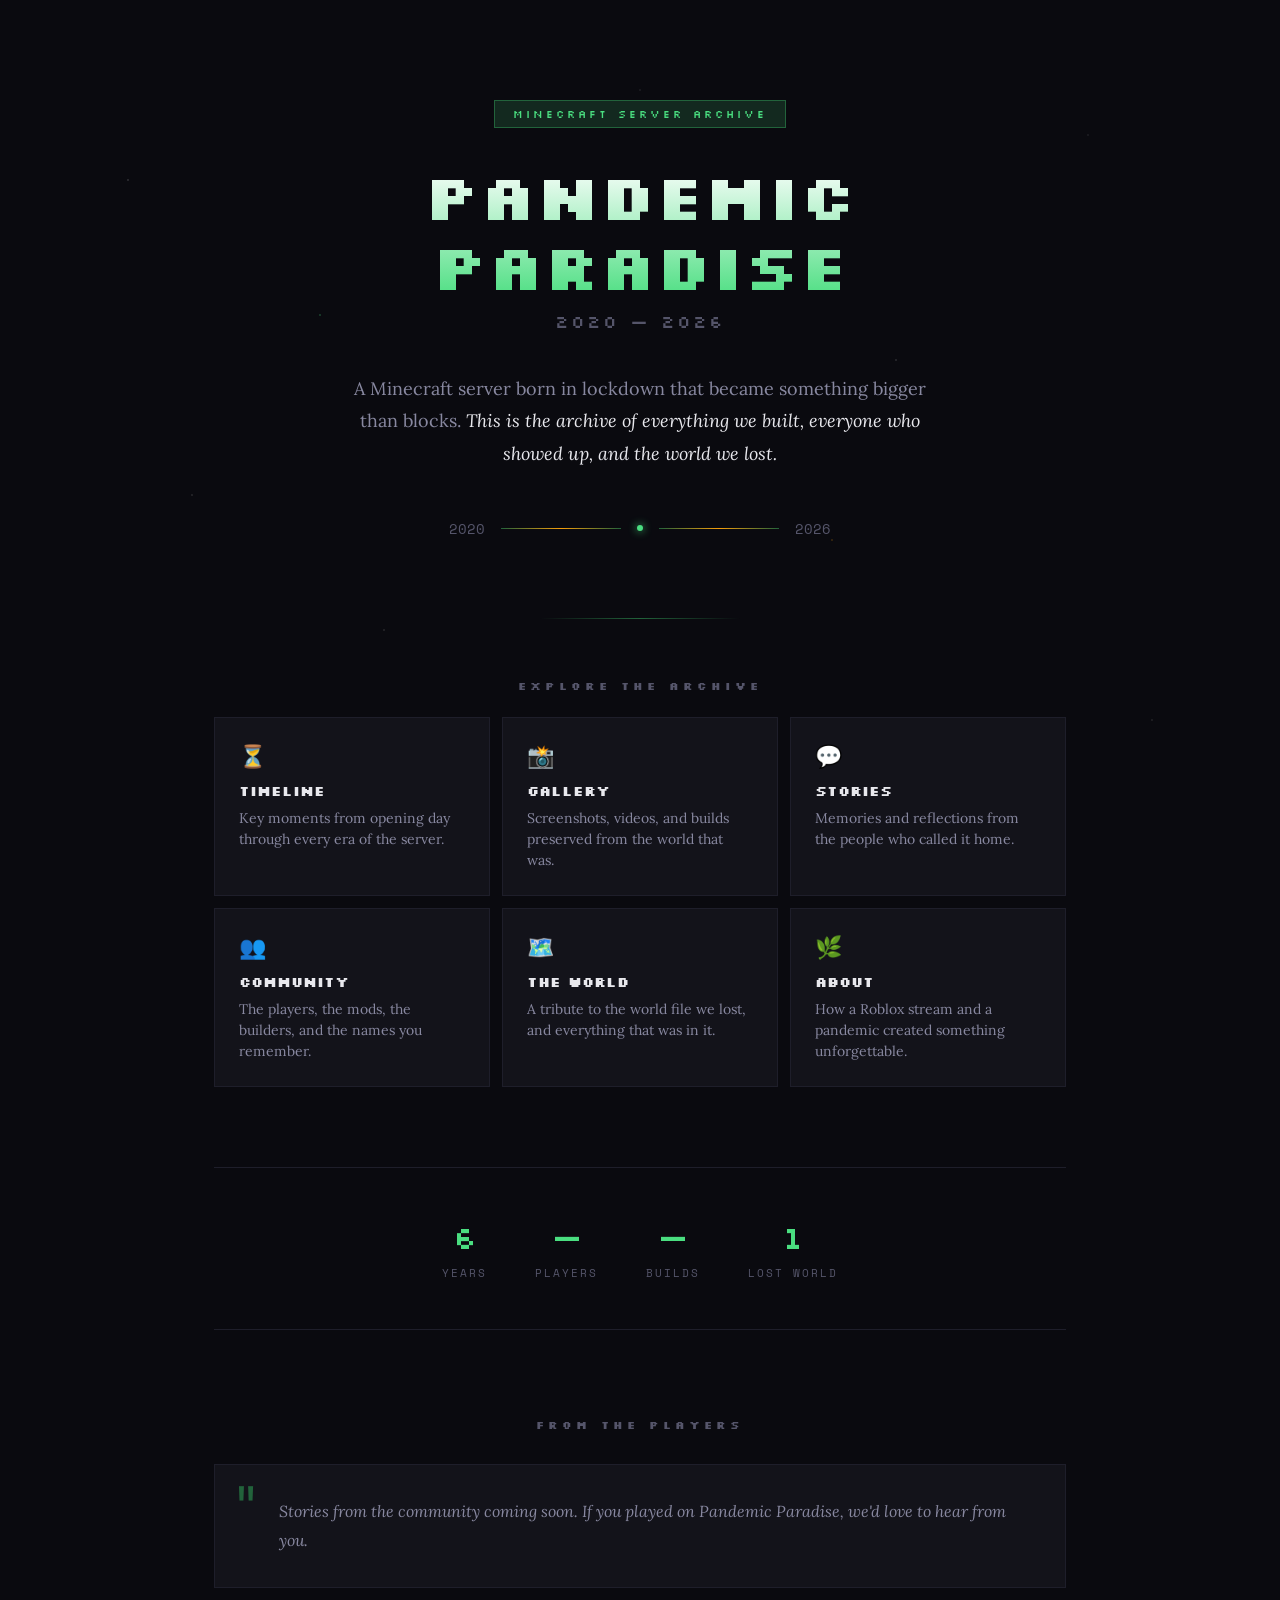
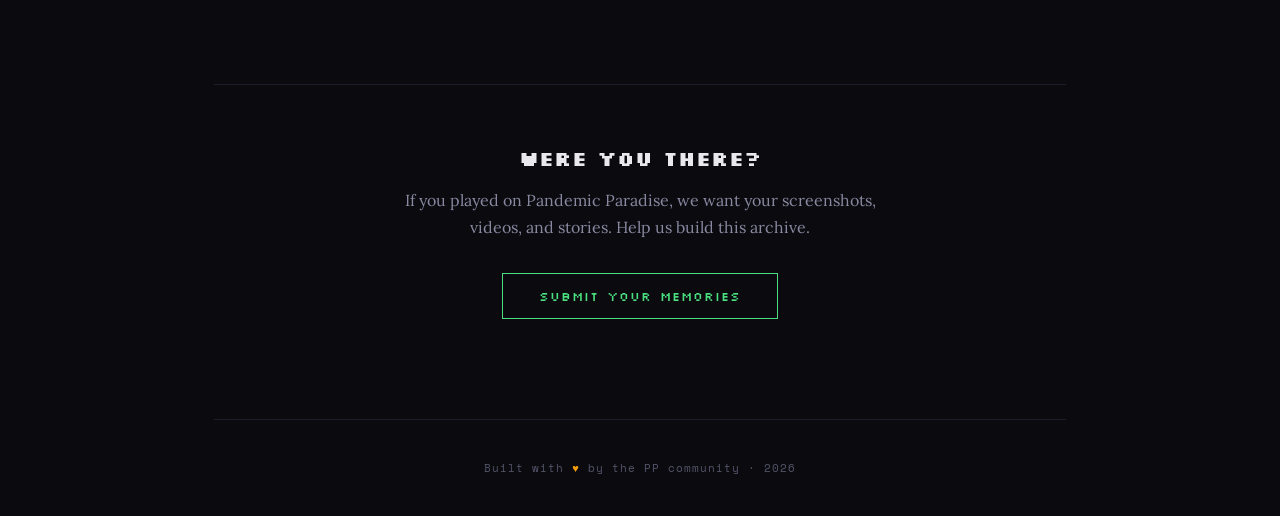
==== index.html @ 65f23a32 "Add files via upload" ====
<!DOCTYPE html>
<html lang="en">
<head>
<meta charset="UTF-8">
<meta name="viewport" content="width=device-width, initial-scale=1.0">
<title>Pandemic Paradise — Archive</title>
<link href="https://fonts.googleapis.com/css2?family=Silkscreen:wght@400;700&family=Lora:ital,wght@0,400;0,600;1,400&family=Space+Mono&display=swap" rel="stylesheet">
<style>
  :root {
    --bg-deep: #0a0a0f;
    --bg-card: #13131a;
    --bg-card-hover: #1a1a24;
    --green-primary: #4ade80;
    --green-dim: #22633b;
    --green-glow: rgba(74, 222, 128, 0.15);
    --amber: #f59e0b;
    --amber-dim: rgba(245, 158, 11, 0.2);
    --text-primary: #e8e8ed;
    --text-secondary: #8888a0;
    --text-muted: #55556a;
    --border: #1e1e2a;
  }

  * { margin: 0; padding: 0; box-sizing: border-box; }

  body {
    background: var(--bg-deep);
    color: var(--text-primary);
    font-family: 'Lora', Georgia, serif;
    min-height: 100vh;
    overflow-x: hidden;
  }

  /* Starfield background */
  body::before {
    content: '';
    position: fixed;
    top: 0; left: 0; right: 0; bottom: 0;
    background:
      radial-gradient(1px 1px at 10% 20%, rgba(255,255,255,0.4), transparent),
      radial-gradient(1px 1px at 30% 70%, rgba(255,255,255,0.3), transparent),
      radial-gradient(1px 1px at 50% 10%, rgba(255,255,255,0.2), transparent),
      radial-gradient(1px 1px at 70% 40%, rgba(255,255,255,0.35), transparent),
      radial-gradient(1px 1px at 90% 80%, rgba(255,255,255,0.25), transparent),
      radial-gradient(1px 1px at 15% 55%, rgba(255,255,255,0.3), transparent),
      radial-gradient(1px 1px at 85% 15%, rgba(255,255,255,0.2), transparent),
      radial-gradient(1px 1px at 45% 90%, rgba(255,255,255,0.15), transparent),
      radial-gradient(1.5px 1.5px at 25% 35%, rgba(74, 222, 128, 0.4), transparent),
      radial-gradient(1.5px 1.5px at 65% 60%, rgba(245, 158, 11, 0.3), transparent);
    pointer-events: none;
    z-index: 0;
  }

  .container {
    max-width: 900px;
    margin: 0 auto;
    padding: 0 24px;
    position: relative;
    z-index: 1;
  }

  /* Hero */
  .hero {
    text-align: center;
    padding: 100px 0 80px;
    position: relative;
  }

  .hero::after {
    content: '';
    position: absolute;
    bottom: 0;
    left: 50%;
    transform: translateX(-50%);
    width: 200px;
    height: 1px;
    background: linear-gradient(90deg, transparent, var(--green-dim), transparent);
  }

  .server-badge {
    display: inline-block;
    font-family: 'Silkscreen', monospace;
    font-size: 11px;
    letter-spacing: 3px;
    text-transform: uppercase;
    color: var(--green-primary);
    background: var(--green-glow);
    border: 1px solid var(--green-dim);
    padding: 6px 18px;
    margin-bottom: 32px;
    animation: fadeInDown 0.8s ease-out;
  }

  .hero h1 {
    font-family: 'Silkscreen', monospace;
    font-size: clamp(36px, 7vw, 64px);
    font-weight: 700;
    line-height: 1.1;
    margin-bottom: 8px;
    background: linear-gradient(180deg, #ffffff 0%, var(--green-primary) 100%);
    -webkit-background-clip: text;
    -webkit-text-fill-color: transparent;
    background-clip: text;
    animation: fadeInUp 0.8s ease-out;
  }

  .hero .subtitle {
    font-family: 'Silkscreen', monospace;
    font-size: clamp(14px, 2.5vw, 18px);
    color: var(--text-muted);
    letter-spacing: 2px;
    margin-bottom: 40px;
    animation: fadeInUp 0.8s ease-out 0.15s both;
  }

  .hero .description {
    font-size: 18px;
    line-height: 1.8;
    color: var(--text-secondary);
    max-width: 600px;
    margin: 0 auto;
    animation: fadeInUp 0.8s ease-out 0.3s both;
  }

  .hero .description em {
    color: var(--text-primary);
    font-style: italic;
  }

  .years {
    display: flex;
    align-items: center;
    justify-content: center;
    gap: 16px;
    margin: 48px 0 0;
    animation: fadeInUp 0.8s ease-out 0.45s both;
  }

  .years .year {
    font-family: 'Space Mono', monospace;
    font-size: 14px;
    color: var(--text-muted);
  }

  .years .line {
    flex: 0 0 120px;
    height: 1px;
    background: linear-gradient(90deg, var(--green-dim), var(--amber), var(--green-dim));
    position: relative;
  }

  .years .dot {
    width: 6px;
    height: 6px;
    border-radius: 50%;
    background: var(--green-primary);
    box-shadow: 0 0 8px var(--green-primary);
    animation: pulse 2s ease-in-out infinite;
  }

  /* Nav */
  nav {
    padding: 60px 0 40px;
  }

  nav h2 {
    font-family: 'Silkscreen', monospace;
    font-size: 11px;
    letter-spacing: 4px;
    text-transform: uppercase;
    color: var(--text-muted);
    margin-bottom: 24px;
    text-align: center;
  }

  .nav-grid {
    display: grid;
    grid-template-columns: repeat(auto-fit, minmax(250px, 1fr));
    gap: 12px;
  }

  .nav-card {
    background: var(--bg-card);
    border: 1px solid var(--border);
    padding: 24px;
    cursor: pointer;
    transition: all 0.3s ease;
    position: relative;
    overflow: hidden;
    text-decoration: none;
    color: inherit;
  }

  .nav-card::before {
    content: '';
    position: absolute;
    top: 0;
    left: 0;
    width: 3px;
    height: 100%;
    background: var(--green-primary);
    opacity: 0;
    transition: opacity 0.3s ease;
  }

  .nav-card:hover {
    background: var(--bg-card-hover);
    border-color: var(--green-dim);
    transform: translateY(-2px);
  }

  .nav-card:hover::before {
    opacity: 1;
  }

  .nav-card .icon {
    font-size: 22px;
    margin-bottom: 12px;
    display: block;
  }

  .nav-card h3 {
    font-family: 'Silkscreen', monospace;
    font-size: 14px;
    margin-bottom: 8px;
    color: var(--text-primary);
  }

  .nav-card p {
    font-size: 14px;
    line-height: 1.5;
    color: var(--text-secondary);
  }

  /* Stats */
  .stats {
    display: flex;
    justify-content: center;
    gap: 48px;
    padding: 48px 0;
    border-top: 1px solid var(--border);
    border-bottom: 1px solid var(--border);
    margin: 40px 0;
    flex-wrap: wrap;
  }

  .stat {
    text-align: center;
  }

  .stat .number {
    font-family: 'Silkscreen', monospace;
    font-size: 32px;
    color: var(--green-primary);
    display: block;
    margin-bottom: 4px;
  }

  .stat .label {
    font-family: 'Space Mono', monospace;
    font-size: 11px;
    letter-spacing: 2px;
    text-transform: uppercase;
    color: var(--text-muted);
  }

  /* Stories preview */
  .stories-preview {
    padding: 48px 0 80px;
  }

  .stories-preview h2 {
    font-family: 'Silkscreen', monospace;
    font-size: 11px;
    letter-spacing: 4px;
    text-transform: uppercase;
    color: var(--text-muted);
    margin-bottom: 32px;
    text-align: center;
  }

  .story-card {
    background: var(--bg-card);
    border: 1px solid var(--border);
    padding: 32px;
    margin-bottom: 16px;
    position: relative;
  }

  .story-card::before {
    content: '"';
    font-family: 'Lora', serif;
    font-size: 64px;
    color: var(--green-dim);
    position: absolute;
    top: 12px;
    left: 20px;
    line-height: 1;
  }

  .story-card blockquote {
    font-size: 16px;
    line-height: 1.8;
    color: var(--text-secondary);
    font-style: italic;
    padding-left: 32px;
  }

  .story-card .attribution {
    font-family: 'Space Mono', monospace;
    font-size: 12px;
    color: var(--text-muted);
    margin-top: 16px;
    padding-left: 32px;
  }

  .story-card .attribution span {
    color: var(--amber);
  }

  /* Call to action */
  .cta {
    text-align: center;
    padding: 60px 0 100px;
    border-top: 1px solid var(--border);
  }

  .cta h2 {
    font-family: 'Silkscreen', monospace;
    font-size: 20px;
    margin-bottom: 16px;
    color: var(--text-primary);
  }

  .cta p {
    font-size: 16px;
    color: var(--text-secondary);
    max-width: 500px;
    margin: 0 auto 32px;
    line-height: 1.7;
  }

  .cta-button {
    display: inline-block;
    font-family: 'Silkscreen', monospace;
    font-size: 13px;
    letter-spacing: 1px;
    padding: 14px 36px;
    background: transparent;
    border: 1px solid var(--green-primary);
    color: var(--green-primary);
    cursor: pointer;
    transition: all 0.3s ease;
    text-decoration: none;
  }

  .cta-button:hover {
    background: var(--green-glow);
    box-shadow: 0 0 20px var(--green-glow);
  }

  /* Footer */
  footer {
    text-align: center;
    padding: 40px 0;
    border-top: 1px solid var(--border);
  }

  footer p {
    font-family: 'Space Mono', monospace;
    font-size: 11px;
    color: var(--text-muted);
    letter-spacing: 1px;
  }

  footer .heart {
    color: var(--amber);
  }

  /* Animations */
  @keyframes fadeInUp {
    from { opacity: 0; transform: translateY(20px); }
    to { opacity: 1; transform: translateY(0); }
  }

  @keyframes fadeInDown {
    from { opacity: 0; transform: translateY(-10px); }
    to { opacity: 1; transform: translateY(0); }
  }

  @keyframes pulse {
    0%, 100% { opacity: 1; }
    50% { opacity: 0.4; }
  }

  /* Responsive */
  @media (max-width: 600px) {
    .hero { padding: 60px 0 50px; }
    .stats { gap: 32px; }
    .nav-grid { grid-template-columns: 1fr; }
    .story-card { padding: 24px; }
  }
</style>
</head>
<body>

<div class="container">

  <section class="hero">
    <div class="server-badge">Minecraft Server Archive</div>
    <h1>Pandemic Paradise</h1>
    <div class="subtitle">2020 — 2026</div>
    <p class="description">
      A Minecraft server born in lockdown that became something bigger than blocks.
      <em>This is the archive of everything we built, everyone who showed up, and the world we lost.</em>
    </p>
    <div class="years">
      <span class="year">2020</span>
      <div class="line"></div>
      <div class="dot"></div>
      <div class="line"></div>
      <span class="year">2026</span>
    </div>
  </section>

  <nav>
    <h2>Explore the Archive</h2>
    <div class="nav-grid">
      <a class="nav-card" href="#timeline">
        <span class="icon">⏳</span>
        <h3>Timeline</h3>
        <p>Key moments from opening day through every era of the server.</p>
      </a>
      <a class="nav-card" href="#gallery">
        <span class="icon">📸</span>
        <h3>Gallery</h3>
        <p>Screenshots, videos, and builds preserved from the world that was.</p>
      </a>
      <a class="nav-card" href="#stories">
        <span class="icon">💬</span>
        <h3>Stories</h3>
        <p>Memories and reflections from the people who called it home.</p>
      </a>
      <a class="nav-card" href="#community">
        <span class="icon">👥</span>
        <h3>Community</h3>
        <p>The players, the mods, the builders, and the names you remember.</p>
      </a>
      <a class="nav-card" href="#the-world">
        <span class="icon">🗺️</span>
        <h3>The World</h3>
        <p>A tribute to the world file we lost, and everything that was in it.</p>
      </a>
      <a class="nav-card" href="#about">
        <span class="icon">🌿</span>
        <h3>About</h3>
        <p>How a Roblox stream and a pandemic created something unforgettable.</p>
      </a>
    </div>
  </nav>

  <div class="stats">
    <div class="stat">
      <span class="number">6</span>
      <span class="label">Years</span>
    </div>
    <div class="stat">
      <span class="number">—</span>
      <span class="label">Players</span>
    </div>
    <div class="stat">
      <span class="number">—</span>
      <span class="label">Builds</span>
    </div>
    <div class="stat">
      <span class="number">1</span>
      <span class="label">Lost World</span>
    </div>
  </div>

  <section class="stories-preview">
    <h2>From the Players</h2>
    <div class="story-card">
      <blockquote>
        Stories from the community coming soon. If you played on Pandemic Paradise, we'd love to hear from you.
      </blockquote>
    </div>
  </section>

  <section class="cta">
    <h2>Were you there?</h2>
    <p>If you played on Pandemic Paradise, we want your screenshots, videos, and stories. Help us build this archive.</p>
    <a class="cta-button" href="#">Submit Your Memories</a>
  </section>

  <footer>
    <p>Built with <span class="heart">♥</span> by the PP community · 2026</p>
  </footer>

</div>

</body>
</html>
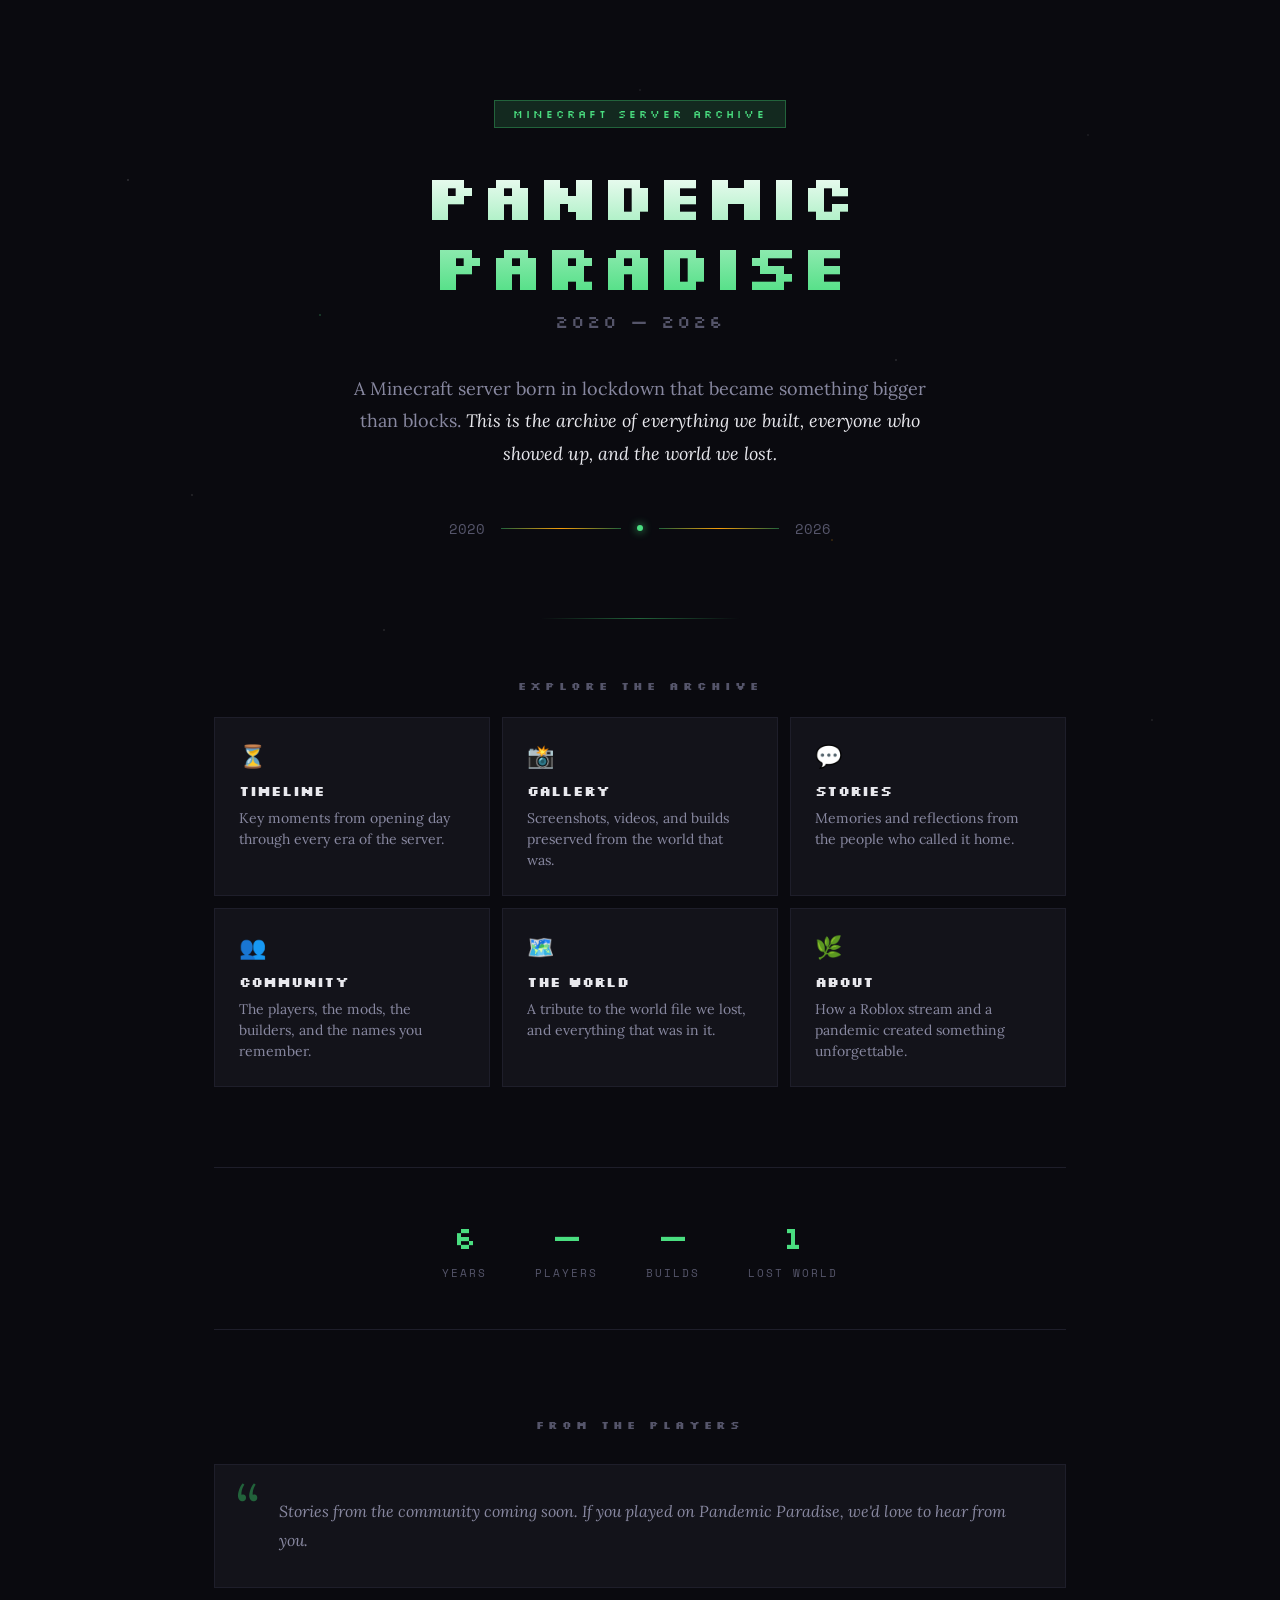
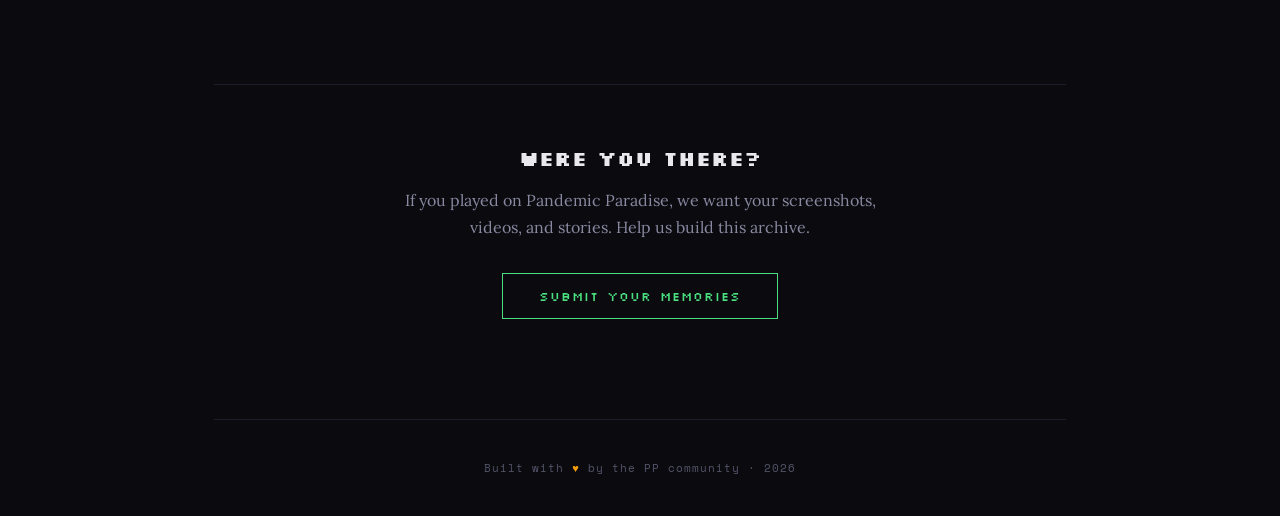
==== commit 54ed9f86: "Add files via upload" ====
--- a/index.html
+++ b/index.html
@@ -5,402 +5,7 @@
 <meta name="viewport" content="width=device-width, initial-scale=1.0">
 <title>Pandemic Paradise — Archive</title>
 <link href="https://fonts.googleapis.com/css2?family=Silkscreen:wght@400;700&family=Lora:ital,wght@0,400;0,600;1,400&family=Space+Mono&display=swap" rel="stylesheet">
-<style>
-  :root {
-    --bg-deep: #0a0a0f;
-    --bg-card: #13131a;
-    --bg-card-hover: #1a1a24;
-    --green-primary: #4ade80;
-    --green-dim: #22633b;
-    --green-glow: rgba(74, 222, 128, 0.15);
-    --amber: #f59e0b;
-    --amber-dim: rgba(245, 158, 11, 0.2);
-    --text-primary: #e8e8ed;
-    --text-secondary: #8888a0;
-    --text-muted: #55556a;
-    --border: #1e1e2a;
-  }
-
-  * { margin: 0; padding: 0; box-sizing: border-box; }
-
-  body {
-    background: var(--bg-deep);
-    color: var(--text-primary);
-    font-family: 'Lora', Georgia, serif;
-    min-height: 100vh;
-    overflow-x: hidden;
-  }
-
-  /* Starfield background */
-  body::before {
-    content: '';
-    position: fixed;
-    top: 0; left: 0; right: 0; bottom: 0;
-    background:
-      radial-gradient(1px 1px at 10% 20%, rgba(255,255,255,0.4), transparent),
-      radial-gradient(1px 1px at 30% 70%, rgba(255,255,255,0.3), transparent),
-      radial-gradient(1px 1px at 50% 10%, rgba(255,255,255,0.2), transparent),
-      radial-gradient(1px 1px at 70% 40%, rgba(255,255,255,0.35), transparent),
-      radial-gradient(1px 1px at 90% 80%, rgba(255,255,255,0.25), transparent),
-      radial-gradient(1px 1px at 15% 55%, rgba(255,255,255,0.3), transparent),
-      radial-gradient(1px 1px at 85% 15%, rgba(255,255,255,0.2), transparent),
-      radial-gradient(1px 1px at 45% 90%, rgba(255,255,255,0.15), transparent),
-      radial-gradient(1.5px 1.5px at 25% 35%, rgba(74, 222, 128, 0.4), transparent),
-      radial-gradient(1.5px 1.5px at 65% 60%, rgba(245, 158, 11, 0.3), transparent);
-    pointer-events: none;
-    z-index: 0;
-  }
-
-  .container {
-    max-width: 900px;
-    margin: 0 auto;
-    padding: 0 24px;
-    position: relative;
-    z-index: 1;
-  }
-
-  /* Hero */
-  .hero {
-    text-align: center;
-    padding: 100px 0 80px;
-    position: relative;
-  }
-
-  .hero::after {
-    content: '';
-    position: absolute;
-    bottom: 0;
-    left: 50%;
-    transform: translateX(-50%);
-    width: 200px;
-    height: 1px;
-    background: linear-gradient(90deg, transparent, var(--green-dim), transparent);
-  }
-
-  .server-badge {
-    display: inline-block;
-    font-family: 'Silkscreen', monospace;
-    font-size: 11px;
-    letter-spacing: 3px;
-    text-transform: uppercase;
-    color: var(--green-primary);
-    background: var(--green-glow);
-    border: 1px solid var(--green-dim);
-    padding: 6px 18px;
-    margin-bottom: 32px;
-    animation: fadeInDown 0.8s ease-out;
-  }
-
-  .hero h1 {
-    font-family: 'Silkscreen', monospace;
-    font-size: clamp(36px, 7vw, 64px);
-    font-weight: 700;
-    line-height: 1.1;
-    margin-bottom: 8px;
-    background: linear-gradient(180deg, #ffffff 0%, var(--green-primary) 100%);
-    -webkit-background-clip: text;
-    -webkit-text-fill-color: transparent;
-    background-clip: text;
-    animation: fadeInUp 0.8s ease-out;
-  }
-
-  .hero .subtitle {
-    font-family: 'Silkscreen', monospace;
-    font-size: clamp(14px, 2.5vw, 18px);
-    color: var(--text-muted);
-    letter-spacing: 2px;
-    margin-bottom: 40px;
-    animation: fadeInUp 0.8s ease-out 0.15s both;
-  }
-
-  .hero .description {
-    font-size: 18px;
-    line-height: 1.8;
-    color: var(--text-secondary);
-    max-width: 600px;
-    margin: 0 auto;
-    animation: fadeInUp 0.8s ease-out 0.3s both;
-  }
-
-  .hero .description em {
-    color: var(--text-primary);
-    font-style: italic;
-  }
-
-  .years {
-    display: flex;
-    align-items: center;
-    justify-content: center;
-    gap: 16px;
-    margin: 48px 0 0;
-    animation: fadeInUp 0.8s ease-out 0.45s both;
-  }
-
-  .years .year {
-    font-family: 'Space Mono', monospace;
-    font-size: 14px;
-    color: var(--text-muted);
-  }
-
-  .years .line {
-    flex: 0 0 120px;
-    height: 1px;
-    background: linear-gradient(90deg, var(--green-dim), var(--amber), var(--green-dim));
-    position: relative;
-  }
-
-  .years .dot {
-    width: 6px;
-    height: 6px;
-    border-radius: 50%;
-    background: var(--green-primary);
-    box-shadow: 0 0 8px var(--green-primary);
-    animation: pulse 2s ease-in-out infinite;
-  }
-
-  /* Nav */
-  nav {
-    padding: 60px 0 40px;
-  }
-
-  nav h2 {
-    font-family: 'Silkscreen', monospace;
-    font-size: 11px;
-    letter-spacing: 4px;
-    text-transform: uppercase;
-    color: var(--text-muted);
-    margin-bottom: 24px;
-    text-align: center;
-  }
-
-  .nav-grid {
-    display: grid;
-    grid-template-columns: repeat(auto-fit, minmax(250px, 1fr));
-    gap: 12px;
-  }
-
-  .nav-card {
-    background: var(--bg-card);
-    border: 1px solid var(--border);
-    padding: 24px;
-    cursor: pointer;
-    transition: all 0.3s ease;
-    position: relative;
-    overflow: hidden;
-    text-decoration: none;
-    color: inherit;
-  }
-
-  .nav-card::before {
-    content: '';
-    position: absolute;
-    top: 0;
-    left: 0;
-    width: 3px;
-    height: 100%;
-    background: var(--green-primary);
-    opacity: 0;
-    transition: opacity 0.3s ease;
-  }
-
-  .nav-card:hover {
-    background: var(--bg-card-hover);
-    border-color: var(--green-dim);
-    transform: translateY(-2px);
-  }
-
-  .nav-card:hover::before {
-    opacity: 1;
-  }
-
-  .nav-card .icon {
-    font-size: 22px;
-    margin-bottom: 12px;
-    display: block;
-  }
-
-  .nav-card h3 {
-    font-family: 'Silkscreen', monospace;
-    font-size: 14px;
-    margin-bottom: 8px;
-    color: var(--text-primary);
-  }
-
-  .nav-card p {
-    font-size: 14px;
-    line-height: 1.5;
-    color: var(--text-secondary);
-  }
-
-  /* Stats */
-  .stats {
-    display: flex;
-    justify-content: center;
-    gap: 48px;
-    padding: 48px 0;
-    border-top: 1px solid var(--border);
-    border-bottom: 1px solid var(--border);
-    margin: 40px 0;
-    flex-wrap: wrap;
-  }
-
-  .stat {
-    text-align: center;
-  }
-
-  .stat .number {
-    font-family: 'Silkscreen', monospace;
-    font-size: 32px;
-    color: var(--green-primary);
-    display: block;
-    margin-bottom: 4px;
-  }
-
-  .stat .label {
-    font-family: 'Space Mono', monospace;
-    font-size: 11px;
-    letter-spacing: 2px;
-    text-transform: uppercase;
-    color: var(--text-muted);
-  }
-
-  /* Stories preview */
-  .stories-preview {
-    padding: 48px 0 80px;
-  }
-
-  .stories-preview h2 {
-    font-family: 'Silkscreen', monospace;
-    font-size: 11px;
-    letter-spacing: 4px;
-    text-transform: uppercase;
-    color: var(--text-muted);
-    margin-bottom: 32px;
-    text-align: center;
-  }
-
-  .story-card {
-    background: var(--bg-card);
-    border: 1px solid var(--border);
-    padding: 32px;
-    margin-bottom: 16px;
-    position: relative;
-  }
-
-  .story-card::before {
-    content: '"';
-    font-family: 'Lora', serif;
-    font-size: 64px;
-    color: var(--green-dim);
-    position: absolute;
-    top: 12px;
-    left: 20px;
-    line-height: 1;
-  }
-
-  .story-card blockquote {
-    font-size: 16px;
-    line-height: 1.8;
-    color: var(--text-secondary);
-    font-style: italic;
-    padding-left: 32px;
-  }
-
-  .story-card .attribution {
-    font-family: 'Space Mono', monospace;
-    font-size: 12px;
-    color: var(--text-muted);
-    margin-top: 16px;
-    padding-left: 32px;
-  }
-
-  .story-card .attribution span {
-    color: var(--amber);
-  }
-
-  /* Call to action */
-  .cta {
-    text-align: center;
-    padding: 60px 0 100px;
-    border-top: 1px solid var(--border);
-  }
-
-  .cta h2 {
-    font-family: 'Silkscreen', monospace;
-    font-size: 20px;
-    margin-bottom: 16px;
-    color: var(--text-primary);
-  }
-
-  .cta p {
-    font-size: 16px;
-    color: var(--text-secondary);
-    max-width: 500px;
-    margin: 0 auto 32px;
-    line-height: 1.7;
-  }
-
-  .cta-button {
-    display: inline-block;
-    font-family: 'Silkscreen', monospace;
-    font-size: 13px;
-    letter-spacing: 1px;
-    padding: 14px 36px;
-    background: transparent;
-    border: 1px solid var(--green-primary);
-    color: var(--green-primary);
-    cursor: pointer;
-    transition: all 0.3s ease;
-    text-decoration: none;
-  }
-
-  .cta-button:hover {
-    background: var(--green-glow);
-    box-shadow: 0 0 20px var(--green-glow);
-  }
-
-  /* Footer */
-  footer {
-    text-align: center;
-    padding: 40px 0;
-    border-top: 1px solid var(--border);
-  }
-
-  footer p {
-    font-family: 'Space Mono', monospace;
-    font-size: 11px;
-    color: var(--text-muted);
-    letter-spacing: 1px;
-  }
-
-  footer .heart {
-    color: var(--amber);
-  }
-
-  /* Animations */
-  @keyframes fadeInUp {
-    from { opacity: 0; transform: translateY(20px); }
-    to { opacity: 1; transform: translateY(0); }
-  }
-
-  @keyframes fadeInDown {
-    from { opacity: 0; transform: translateY(-10px); }
-    to { opacity: 1; transform: translateY(0); }
-  }
-
-  @keyframes pulse {
-    0%, 100% { opacity: 1; }
-    50% { opacity: 0.4; }
-  }
-
-  /* Responsive */
-  @media (max-width: 600px) {
-    .hero { padding: 60px 0 50px; }
-    .stats { gap: 32px; }
-    .nav-grid { grid-template-columns: 1fr; }
-    .story-card { padding: 24px; }
-  }
-</style>
+<link rel="stylesheet" href="style.css">
 </head>
 <body>
 
@@ -423,35 +28,35 @@
     </div>
   </section>
 
-  <nav>
+  <nav class="nav-section">
     <h2>Explore the Archive</h2>
     <div class="nav-grid">
-      <a class="nav-card" href="#timeline">
+      <a class="nav-card" href="timeline.html">
         <span class="icon">⏳</span>
         <h3>Timeline</h3>
         <p>Key moments from opening day through every era of the server.</p>
       </a>
-      <a class="nav-card" href="#gallery">
+      <a class="nav-card" href="gallery.html">
         <span class="icon">📸</span>
         <h3>Gallery</h3>
         <p>Screenshots, videos, and builds preserved from the world that was.</p>
       </a>
-      <a class="nav-card" href="#stories">
+      <a class="nav-card" href="stories.html">
         <span class="icon">💬</span>
         <h3>Stories</h3>
         <p>Memories and reflections from the people who called it home.</p>
       </a>
-      <a class="nav-card" href="#community">
+      <a class="nav-card" href="community.html">
         <span class="icon">👥</span>
         <h3>Community</h3>
         <p>The players, the mods, the builders, and the names you remember.</p>
       </a>
-      <a class="nav-card" href="#the-world">
+      <a class="nav-card" href="the-world.html">
         <span class="icon">🗺️</span>
         <h3>The World</h3>
         <p>A tribute to the world file we lost, and everything that was in it.</p>
       </a>
-      <a class="nav-card" href="#about">
+      <a class="nav-card" href="about.html">
         <span class="icon">🌿</span>
         <h3>About</h3>
         <p>How a Roblox stream and a pandemic created something unforgettable.</p>
--- a/style.css
+++ b/style.css
@@ -0,0 +1,672 @@
+/* ==============================
+   Pandemic Paradise Archive
+   Shared Styles
+   ============================== */
+
+:root {
+  --bg-deep: #0a0a0f;
+  --bg-card: #13131a;
+  --bg-card-hover: #1a1a24;
+  --green-primary: #4ade80;
+  --green-dim: #22633b;
+  --green-glow: rgba(74, 222, 128, 0.15);
+  --amber: #f59e0b;
+  --amber-dim: rgba(245, 158, 11, 0.2);
+  --text-primary: #e8e8ed;
+  --text-secondary: #8888a0;
+  --text-muted: #55556a;
+  --border: #1e1e2a;
+}
+
+* { margin: 0; padding: 0; box-sizing: border-box; }
+
+body {
+  background: var(--bg-deep);
+  color: var(--text-primary);
+  font-family: 'Lora', Georgia, serif;
+  min-height: 100vh;
+  overflow-x: hidden;
+}
+
+/* Starfield background */
+body::before {
+  content: '';
+  position: fixed;
+  top: 0; left: 0; right: 0; bottom: 0;
+  background:
+    radial-gradient(1px 1px at 10% 20%, rgba(255,255,255,0.4), transparent),
+    radial-gradient(1px 1px at 30% 70%, rgba(255,255,255,0.3), transparent),
+    radial-gradient(1px 1px at 50% 10%, rgba(255,255,255,0.2), transparent),
+    radial-gradient(1px 1px at 70% 40%, rgba(255,255,255,0.35), transparent),
+    radial-gradient(1px 1px at 90% 80%, rgba(255,255,255,0.25), transparent),
+    radial-gradient(1px 1px at 15% 55%, rgba(255,255,255,0.3), transparent),
+    radial-gradient(1px 1px at 85% 15%, rgba(255,255,255,0.2), transparent),
+    radial-gradient(1px 1px at 45% 90%, rgba(255,255,255,0.15), transparent),
+    radial-gradient(1.5px 1.5px at 25% 35%, rgba(74, 222, 128, 0.4), transparent),
+    radial-gradient(1.5px 1.5px at 65% 60%, rgba(245, 158, 11, 0.3), transparent);
+  pointer-events: none;
+  z-index: 0;
+}
+
+.container {
+  max-width: 900px;
+  margin: 0 auto;
+  padding: 0 24px;
+  position: relative;
+  z-index: 1;
+}
+
+.container--wide {
+  max-width: 1100px;
+}
+
+/* ==============================
+   Site Header / Nav Bar
+   ============================== */
+
+.site-header {
+  display: flex;
+  align-items: center;
+  justify-content: space-between;
+  padding: 24px 0;
+  border-bottom: 1px solid var(--border);
+  margin-bottom: 48px;
+  flex-wrap: wrap;
+  gap: 12px;
+}
+
+.site-header .logo {
+  font-family: 'Silkscreen', monospace;
+  font-size: 14px;
+  color: var(--green-primary);
+  text-decoration: none;
+  letter-spacing: 1px;
+}
+
+.site-header .logo:hover {
+  text-shadow: 0 0 8px var(--green-glow);
+}
+
+.site-nav {
+  display: flex;
+  gap: 24px;
+  flex-wrap: wrap;
+}
+
+.site-nav a {
+  font-family: 'Space Mono', monospace;
+  font-size: 11px;
+  letter-spacing: 1px;
+  text-transform: uppercase;
+  color: var(--text-muted);
+  text-decoration: none;
+  transition: color 0.3s ease;
+}
+
+.site-nav a:hover,
+.site-nav a.active {
+  color: var(--text-primary);
+}
+
+.site-nav a.active {
+  color: var(--green-primary);
+}
+
+/* ==============================
+   Page Header
+   ============================== */
+
+.page-header {
+  text-align: center;
+  padding: 40px 0 48px;
+  position: relative;
+}
+
+.page-header::after {
+  content: '';
+  position: absolute;
+  bottom: 0;
+  left: 50%;
+  transform: translateX(-50%);
+  width: 200px;
+  height: 1px;
+  background: linear-gradient(90deg, transparent, var(--green-dim), transparent);
+}
+
+.page-header .icon {
+  font-size: 32px;
+  margin-bottom: 16px;
+  display: block;
+}
+
+.page-header h1 {
+  font-family: 'Silkscreen', monospace;
+  font-size: clamp(24px, 5vw, 36px);
+  font-weight: 700;
+  margin-bottom: 12px;
+  color: var(--text-primary);
+}
+
+.page-header p {
+  font-size: 16px;
+  line-height: 1.7;
+  color: var(--text-secondary);
+  max-width: 550px;
+  margin: 0 auto;
+}
+
+/* ==============================
+   Hero (Landing Page)
+   ============================== */
+
+.hero {
+  text-align: center;
+  padding: 100px 0 80px;
+  position: relative;
+}
+
+.hero::after {
+  content: '';
+  position: absolute;
+  bottom: 0;
+  left: 50%;
+  transform: translateX(-50%);
+  width: 200px;
+  height: 1px;
+  background: linear-gradient(90deg, transparent, var(--green-dim), transparent);
+}
+
+.server-badge {
+  display: inline-block;
+  font-family: 'Silkscreen', monospace;
+  font-size: 11px;
+  letter-spacing: 3px;
+  text-transform: uppercase;
+  color: var(--green-primary);
+  background: var(--green-glow);
+  border: 1px solid var(--green-dim);
+  padding: 6px 18px;
+  margin-bottom: 32px;
+  animation: fadeInDown 0.8s ease-out;
+}
+
+.hero h1 {
+  font-family: 'Silkscreen', monospace;
+  font-size: clamp(36px, 7vw, 64px);
+  font-weight: 700;
+  line-height: 1.1;
+  margin-bottom: 8px;
+  background: linear-gradient(180deg, #ffffff 0%, var(--green-primary) 100%);
+  -webkit-background-clip: text;
+  -webkit-text-fill-color: transparent;
+  background-clip: text;
+  animation: fadeInUp 0.8s ease-out;
+}
+
+.hero .subtitle {
+  font-family: 'Silkscreen', monospace;
+  font-size: clamp(14px, 2.5vw, 18px);
+  color: var(--text-muted);
+  letter-spacing: 2px;
+  margin-bottom: 40px;
+  animation: fadeInUp 0.8s ease-out 0.15s both;
+}
+
+.hero .description {
+  font-size: 18px;
+  line-height: 1.8;
+  color: var(--text-secondary);
+  max-width: 600px;
+  margin: 0 auto;
+  animation: fadeInUp 0.8s ease-out 0.3s both;
+}
+
+.hero .description em {
+  color: var(--text-primary);
+  font-style: italic;
+}
+
+.years {
+  display: flex;
+  align-items: center;
+  justify-content: center;
+  gap: 16px;
+  margin: 48px 0 0;
+  animation: fadeInUp 0.8s ease-out 0.45s both;
+}
+
+.years .year {
+  font-family: 'Space Mono', monospace;
+  font-size: 14px;
+  color: var(--text-muted);
+}
+
+.years .line {
+  flex: 0 0 120px;
+  height: 1px;
+  background: linear-gradient(90deg, var(--green-dim), var(--amber), var(--green-dim));
+  position: relative;
+}
+
+.years .dot {
+  width: 6px;
+  height: 6px;
+  border-radius: 50%;
+  background: var(--green-primary);
+  box-shadow: 0 0 8px var(--green-primary);
+  animation: pulse 2s ease-in-out infinite;
+}
+
+/* ==============================
+   Nav Cards (Landing Page)
+   ============================== */
+
+.nav-section {
+  padding: 60px 0 40px;
+}
+
+.nav-section h2,
+.section-label {
+  font-family: 'Silkscreen', monospace;
+  font-size: 11px;
+  letter-spacing: 4px;
+  text-transform: uppercase;
+  color: var(--text-muted);
+  margin-bottom: 24px;
+  text-align: center;
+}
+
+.nav-grid {
+  display: grid;
+  grid-template-columns: repeat(auto-fit, minmax(250px, 1fr));
+  gap: 12px;
+}
+
+.nav-card {
+  background: var(--bg-card);
+  border: 1px solid var(--border);
+  padding: 24px;
+  cursor: pointer;
+  transition: all 0.3s ease;
+  position: relative;
+  overflow: hidden;
+  text-decoration: none;
+  color: inherit;
+}
+
+.nav-card::before {
+  content: '';
+  position: absolute;
+  top: 0;
+  left: 0;
+  width: 3px;
+  height: 100%;
+  background: var(--green-primary);
+  opacity: 0;
+  transition: opacity 0.3s ease;
+}
+
+.nav-card:hover {
+  background: var(--bg-card-hover);
+  border-color: var(--green-dim);
+  transform: translateY(-2px);
+}
+
+.nav-card:hover::before {
+  opacity: 1;
+}
+
+.nav-card .icon {
+  font-size: 22px;
+  margin-bottom: 12px;
+  display: block;
+}
+
+.nav-card h3 {
+  font-family: 'Silkscreen', monospace;
+  font-size: 14px;
+  margin-bottom: 8px;
+  color: var(--text-primary);
+}
+
+.nav-card p {
+  font-size: 14px;
+  line-height: 1.5;
+  color: var(--text-secondary);
+}
+
+/* ==============================
+   Stats
+   ============================== */
+
+.stats {
+  display: flex;
+  justify-content: center;
+  gap: 48px;
+  padding: 48px 0;
+  border-top: 1px solid var(--border);
+  border-bottom: 1px solid var(--border);
+  margin: 40px 0;
+  flex-wrap: wrap;
+}
+
+.stat {
+  text-align: center;
+}
+
+.stat .number {
+  font-family: 'Silkscreen', monospace;
+  font-size: 32px;
+  color: var(--green-primary);
+  display: block;
+  margin-bottom: 4px;
+}
+
+.stat .label {
+  font-family: 'Space Mono', monospace;
+  font-size: 11px;
+  letter-spacing: 2px;
+  text-transform: uppercase;
+  color: var(--text-muted);
+}
+
+/* ==============================
+   Stories Preview
+   ============================== */
+
+.stories-preview {
+  padding: 48px 0 80px;
+}
+
+.stories-preview h2 {
+  font-family: 'Silkscreen', monospace;
+  font-size: 11px;
+  letter-spacing: 4px;
+  text-transform: uppercase;
+  color: var(--text-muted);
+  margin-bottom: 32px;
+  text-align: center;
+}
+
+.story-card {
+  background: var(--bg-card);
+  border: 1px solid var(--border);
+  padding: 32px;
+  margin-bottom: 16px;
+  position: relative;
+}
+
+.story-card::before {
+  content: '\201C';
+  font-family: 'Lora', serif;
+  font-size: 64px;
+  color: var(--green-dim);
+  position: absolute;
+  top: 12px;
+  left: 20px;
+  line-height: 1;
+}
+
+.story-card blockquote {
+  font-size: 16px;
+  line-height: 1.8;
+  color: var(--text-secondary);
+  font-style: italic;
+  padding-left: 32px;
+}
+
+.story-card .attribution {
+  font-family: 'Space Mono', monospace;
+  font-size: 12px;
+  color: var(--text-muted);
+  margin-top: 16px;
+  padding-left: 32px;
+}
+
+.story-card .attribution span {
+  color: var(--amber);
+}
+
+/* ==============================
+   CTA
+   ============================== */
+
+.cta {
+  text-align: center;
+  padding: 60px 0 100px;
+  border-top: 1px solid var(--border);
+}
+
+.cta h2 {
+  font-family: 'Silkscreen', monospace;
+  font-size: 20px;
+  margin-bottom: 16px;
+  color: var(--text-primary);
+}
+
+.cta p {
+  font-size: 16px;
+  color: var(--text-secondary);
+  max-width: 500px;
+  margin: 0 auto 32px;
+  line-height: 1.7;
+}
+
+.cta-button {
+  display: inline-block;
+  font-family: 'Silkscreen', monospace;
+  font-size: 13px;
+  letter-spacing: 1px;
+  padding: 14px 36px;
+  background: transparent;
+  border: 1px solid var(--green-primary);
+  color: var(--green-primary);
+  cursor: pointer;
+  transition: all 0.3s ease;
+  text-decoration: none;
+}
+
+.cta-button:hover {
+  background: var(--green-glow);
+  box-shadow: 0 0 20px var(--green-glow);
+}
+
+/* ==============================
+   Gallery
+   ============================== */
+
+.gallery-filters {
+  display: flex;
+  justify-content: center;
+  gap: 8px;
+  padding: 32px 0;
+  flex-wrap: wrap;
+}
+
+.filter-btn {
+  font-family: 'Space Mono', monospace;
+  font-size: 11px;
+  letter-spacing: 1px;
+  text-transform: uppercase;
+  padding: 8px 20px;
+  background: transparent;
+  border: 1px solid var(--border);
+  color: var(--text-muted);
+  cursor: pointer;
+  transition: all 0.3s ease;
+}
+
+.filter-btn:hover {
+  border-color: var(--green-dim);
+  color: var(--text-secondary);
+}
+
+.filter-btn.active {
+  border-color: var(--green-primary);
+  color: var(--green-primary);
+  background: var(--green-glow);
+}
+
+.gallery-grid {
+  display: grid;
+  grid-template-columns: repeat(auto-fill, minmax(280px, 1fr));
+  gap: 16px;
+  padding: 16px 0 80px;
+}
+
+.gallery-item {
+  background: var(--bg-card);
+  border: 1px solid var(--border);
+  overflow: hidden;
+  transition: all 0.3s ease;
+  cursor: pointer;
+}
+
+.gallery-item:hover {
+  border-color: var(--green-dim);
+  transform: translateY(-3px);
+  box-shadow: 0 8px 24px rgba(0,0,0,0.3);
+}
+
+.gallery-item .thumb {
+  width: 100%;
+  aspect-ratio: 16 / 9;
+  background: var(--bg-card-hover);
+  display: flex;
+  align-items: center;
+  justify-content: center;
+  overflow: hidden;
+  position: relative;
+}
+
+.gallery-item .thumb img {
+  width: 100%;
+  height: 100%;
+  object-fit: cover;
+}
+
+.gallery-item .thumb .placeholder {
+  font-size: 32px;
+  opacity: 0.3;
+}
+
+.gallery-item .thumb .tag {
+  position: absolute;
+  top: 8px;
+  right: 8px;
+  font-family: 'Space Mono', monospace;
+  font-size: 9px;
+  letter-spacing: 1px;
+  text-transform: uppercase;
+  padding: 3px 8px;
+  background: rgba(0,0,0,0.6);
+  color: var(--amber);
+  border: 1px solid rgba(245, 158, 11, 0.3);
+}
+
+.gallery-item .info {
+  padding: 16px;
+}
+
+.gallery-item .info h3 {
+  font-family: 'Silkscreen', monospace;
+  font-size: 12px;
+  color: var(--text-primary);
+  margin-bottom: 6px;
+}
+
+.gallery-item .info p {
+  font-size: 13px;
+  color: var(--text-muted);
+  line-height: 1.4;
+}
+
+.gallery-item .info .meta {
+  font-family: 'Space Mono', monospace;
+  font-size: 10px;
+  color: var(--text-muted);
+  margin-top: 8px;
+  letter-spacing: 0.5px;
+}
+
+.gallery-empty {
+  grid-column: 1 / -1;
+  text-align: center;
+  padding: 80px 24px;
+  border: 2px dashed var(--border);
+}
+
+.gallery-empty .icon {
+  font-size: 48px;
+  margin-bottom: 16px;
+  opacity: 0.3;
+}
+
+.gallery-empty h3 {
+  font-family: 'Silkscreen', monospace;
+  font-size: 16px;
+  color: var(--text-secondary);
+  margin-bottom: 8px;
+}
+
+.gallery-empty p {
+  font-size: 14px;
+  color: var(--text-muted);
+  max-width: 400px;
+  margin: 0 auto;
+  line-height: 1.6;
+}
+
+/* ==============================
+   Footer
+   ============================== */
+
+footer {
+  text-align: center;
+  padding: 40px 0;
+  border-top: 1px solid var(--border);
+}
+
+footer p {
+  font-family: 'Space Mono', monospace;
+  font-size: 11px;
+  color: var(--text-muted);
+  letter-spacing: 1px;
+}
+
+footer .heart {
+  color: var(--amber);
+}
+
+/* ==============================
+   Animations
+   ============================== */
+
+@keyframes fadeInUp {
+  from { opacity: 0; transform: translateY(20px); }
+  to { opacity: 1; transform: translateY(0); }
+}
+
+@keyframes fadeInDown {
+  from { opacity: 0; transform: translateY(-10px); }
+  to { opacity: 1; transform: translateY(0); }
+}
+
+@keyframes pulse {
+  0%, 100% { opacity: 1; }
+  50% { opacity: 0.4; }
+}
+
+/* ==============================
+   Responsive
+   ============================== */
+
+@media (max-width: 600px) {
+  .hero { padding: 60px 0 50px; }
+  .stats { gap: 32px; }
+  .nav-grid { grid-template-columns: 1fr; }
+  .story-card { padding: 24px; }
+  .gallery-grid { grid-template-columns: 1fr; }
+  .site-header { justify-content: center; text-align: center; }
+  .site-nav { justify-content: center; }
+}
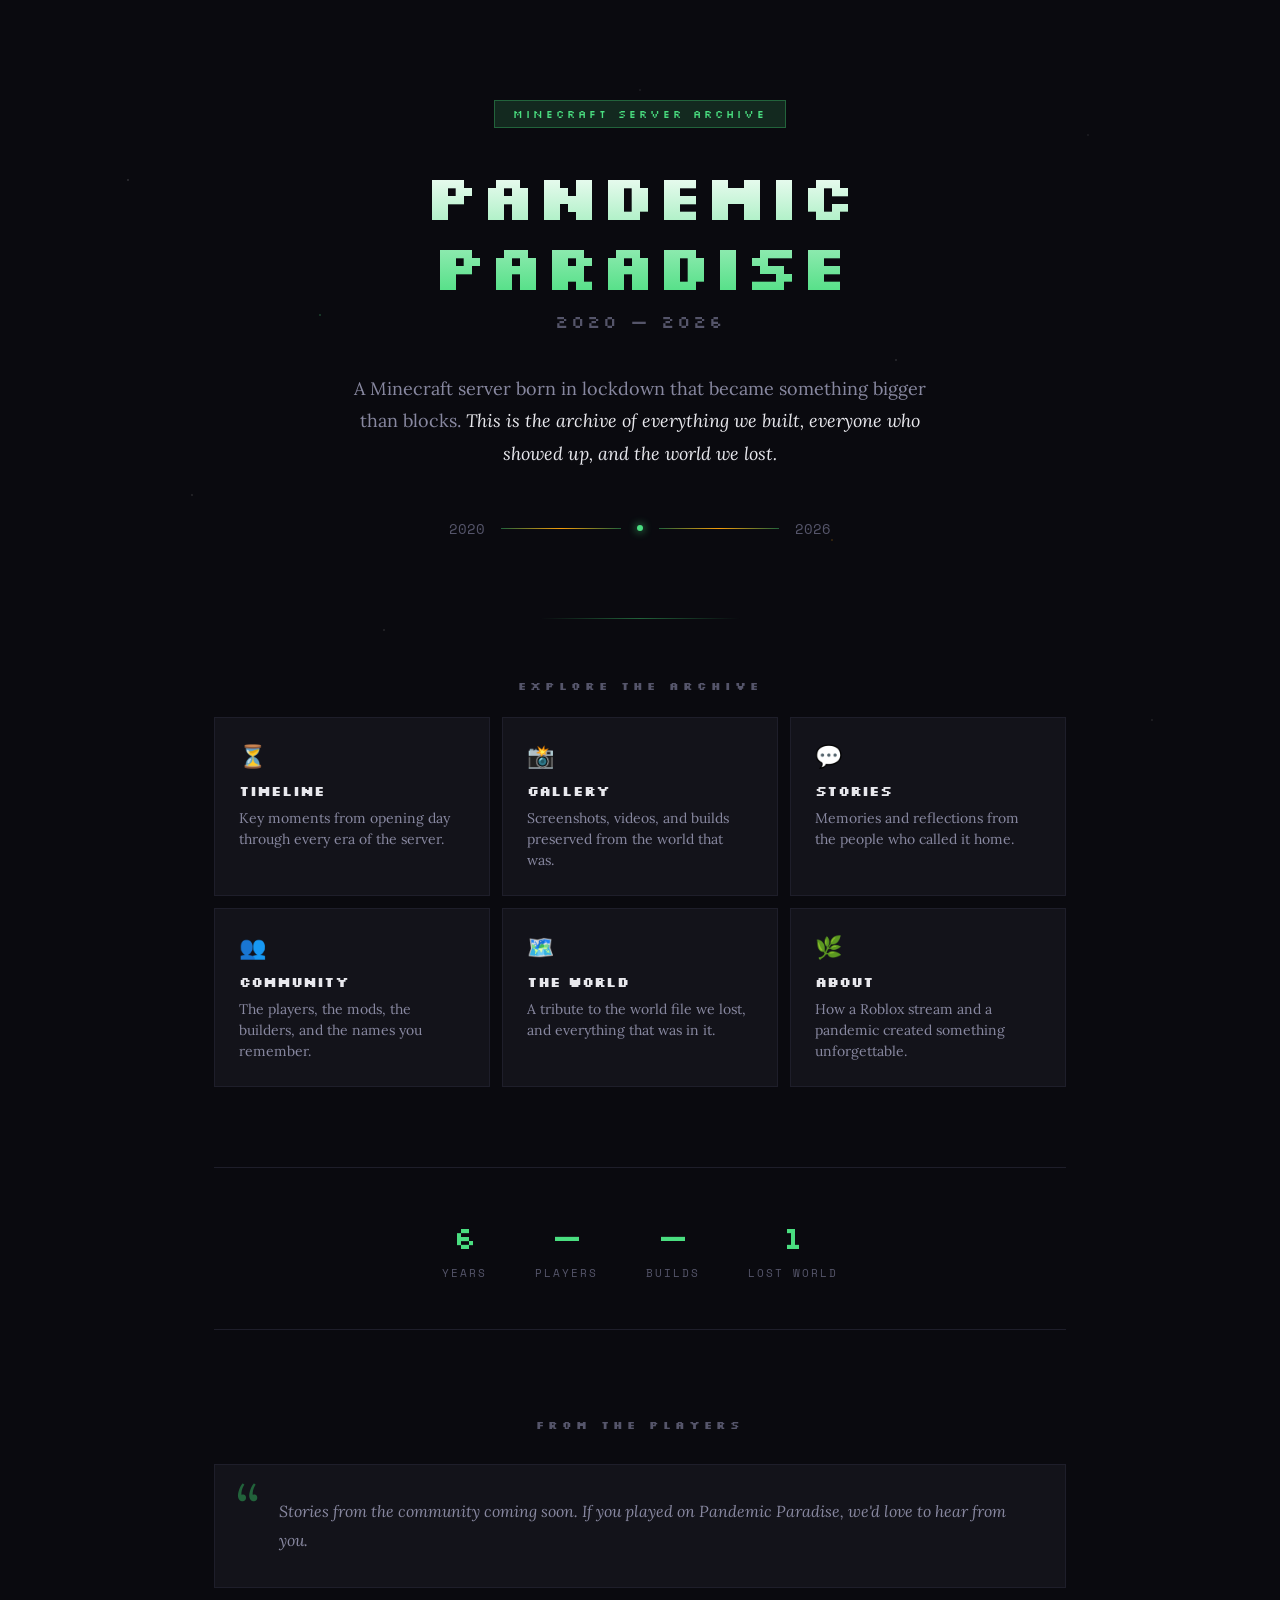
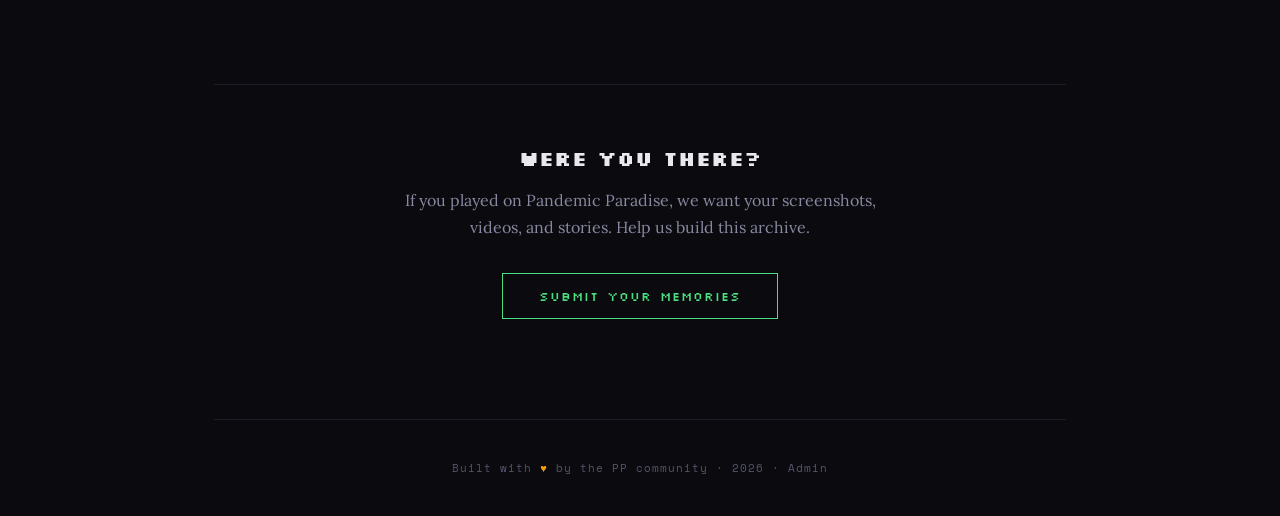
==== commit 32fc7897: "Add files via upload" ====
--- a/index.html
+++ b/index.html
@@ -99,7 +99,7 @@
   </section>
 
   <footer>
-    <p>Built with <span class="heart">♥</span> by the PP community · 2026</p>
+    <p>Built with <span class="heart">♥</span> by the PP community · 2026 · <a href="admin.html" style="color:var(--text-muted);text-decoration:none;transition:color 0.3s ease" onmouseover="this.style.color='var(--green-primary)'" onmouseout="this.style.color='var(--text-muted)'">Admin</a></p>
   </footer>
 
 </div>
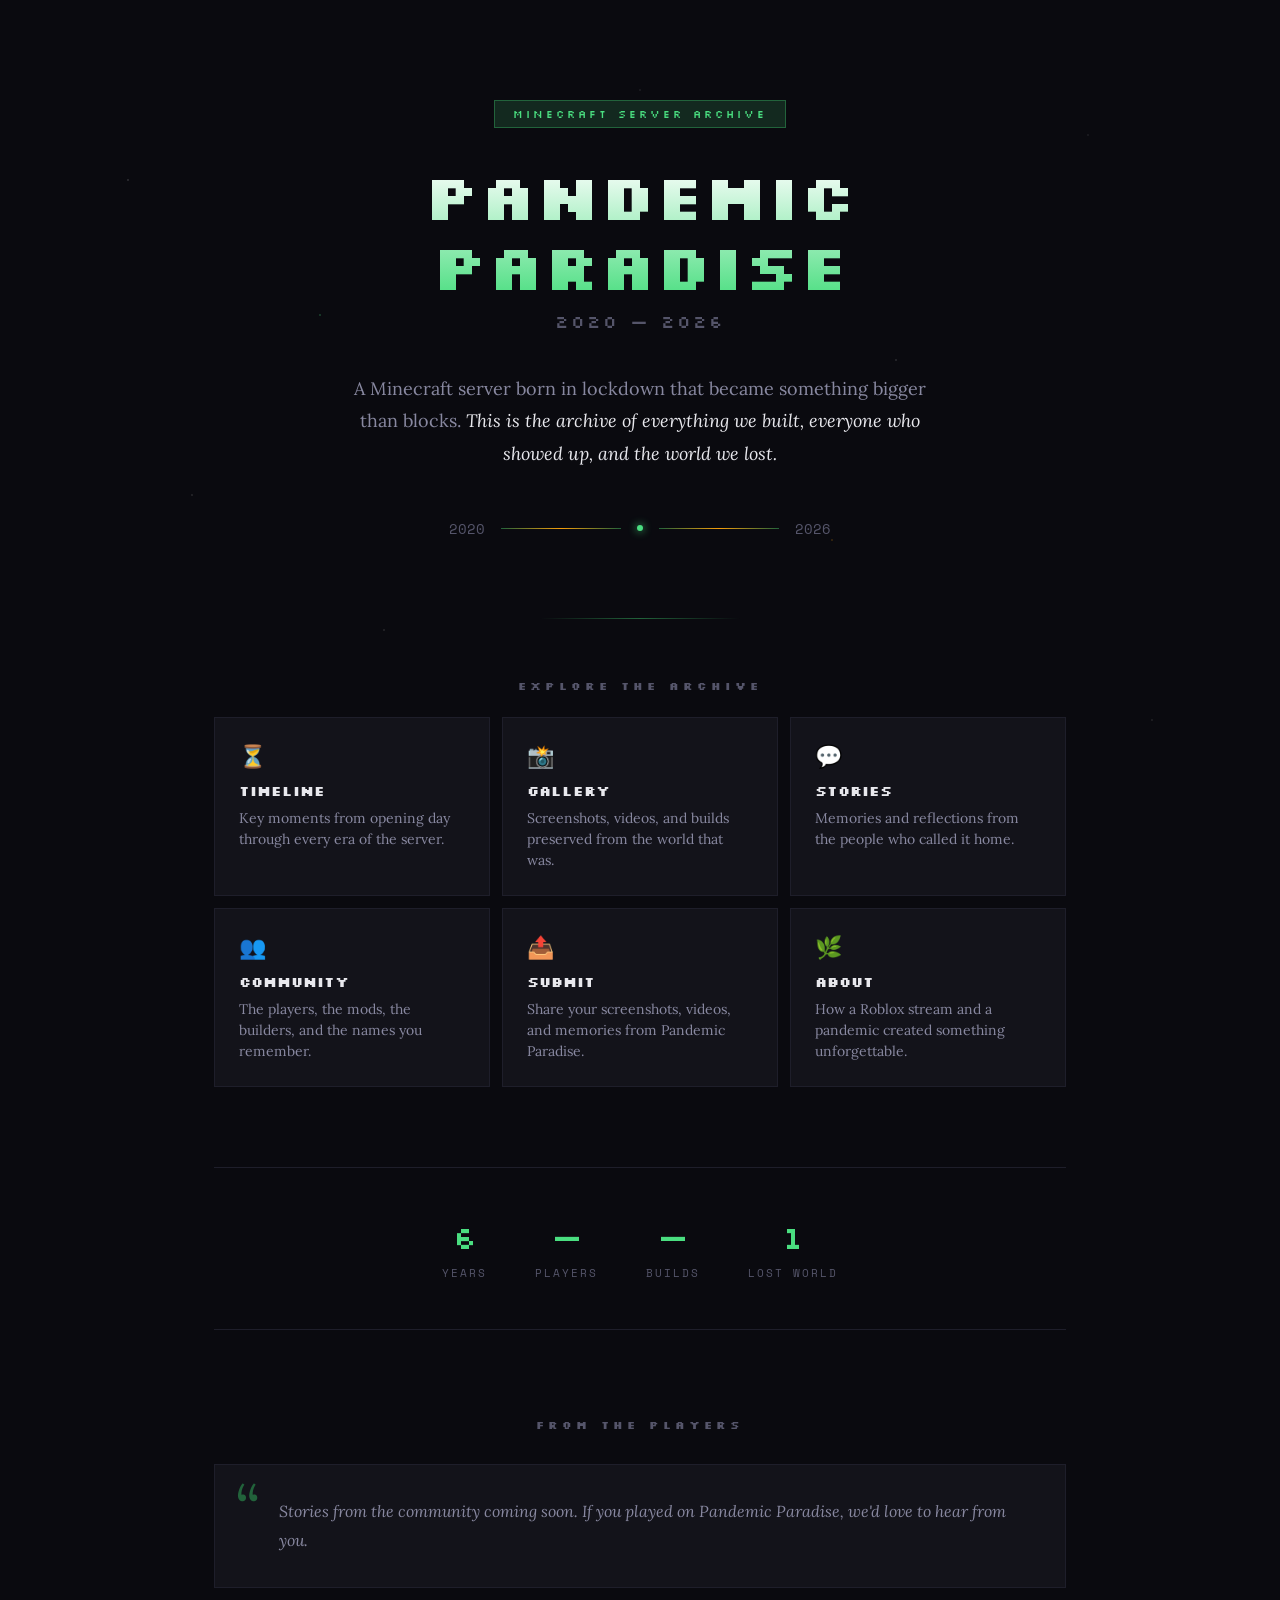
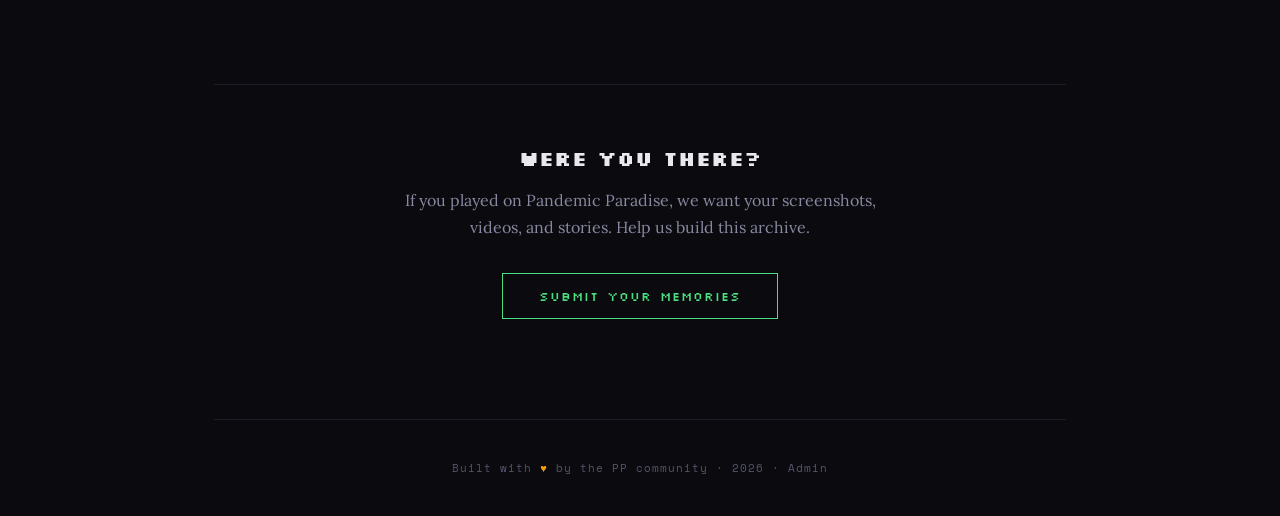
==== commit 7cd4a3bb: "Add files via upload" ====
--- a/index.html
+++ b/index.html
@@ -51,10 +51,10 @@
         <h3>Community</h3>
         <p>The players, the mods, the builders, and the names you remember.</p>
       </a>
-      <a class="nav-card" href="the-world.html">
-        <span class="icon">🗺️</span>
-        <h3>The World</h3>
-        <p>A tribute to the world file we lost, and everything that was in it.</p>
+      <a class="nav-card" href="submit.html">
+        <span class="icon">📤</span>
+        <h3>Submit</h3>
+        <p>Share your screenshots, videos, and memories from Pandemic Paradise.</p>
       </a>
       <a class="nav-card" href="about.html">
         <span class="icon">🌿</span>
--- a/style.css
+++ b/style.css
@@ -550,7 +550,8 @@
   opacity: 0.3;
 }
 
-.gallery-item .thumb .tag {
+.gallery-item .thumb .tag,
+.gallery-item .video-thumb .tag {
   position: absolute;
   top: 8px;
   right: 8px;
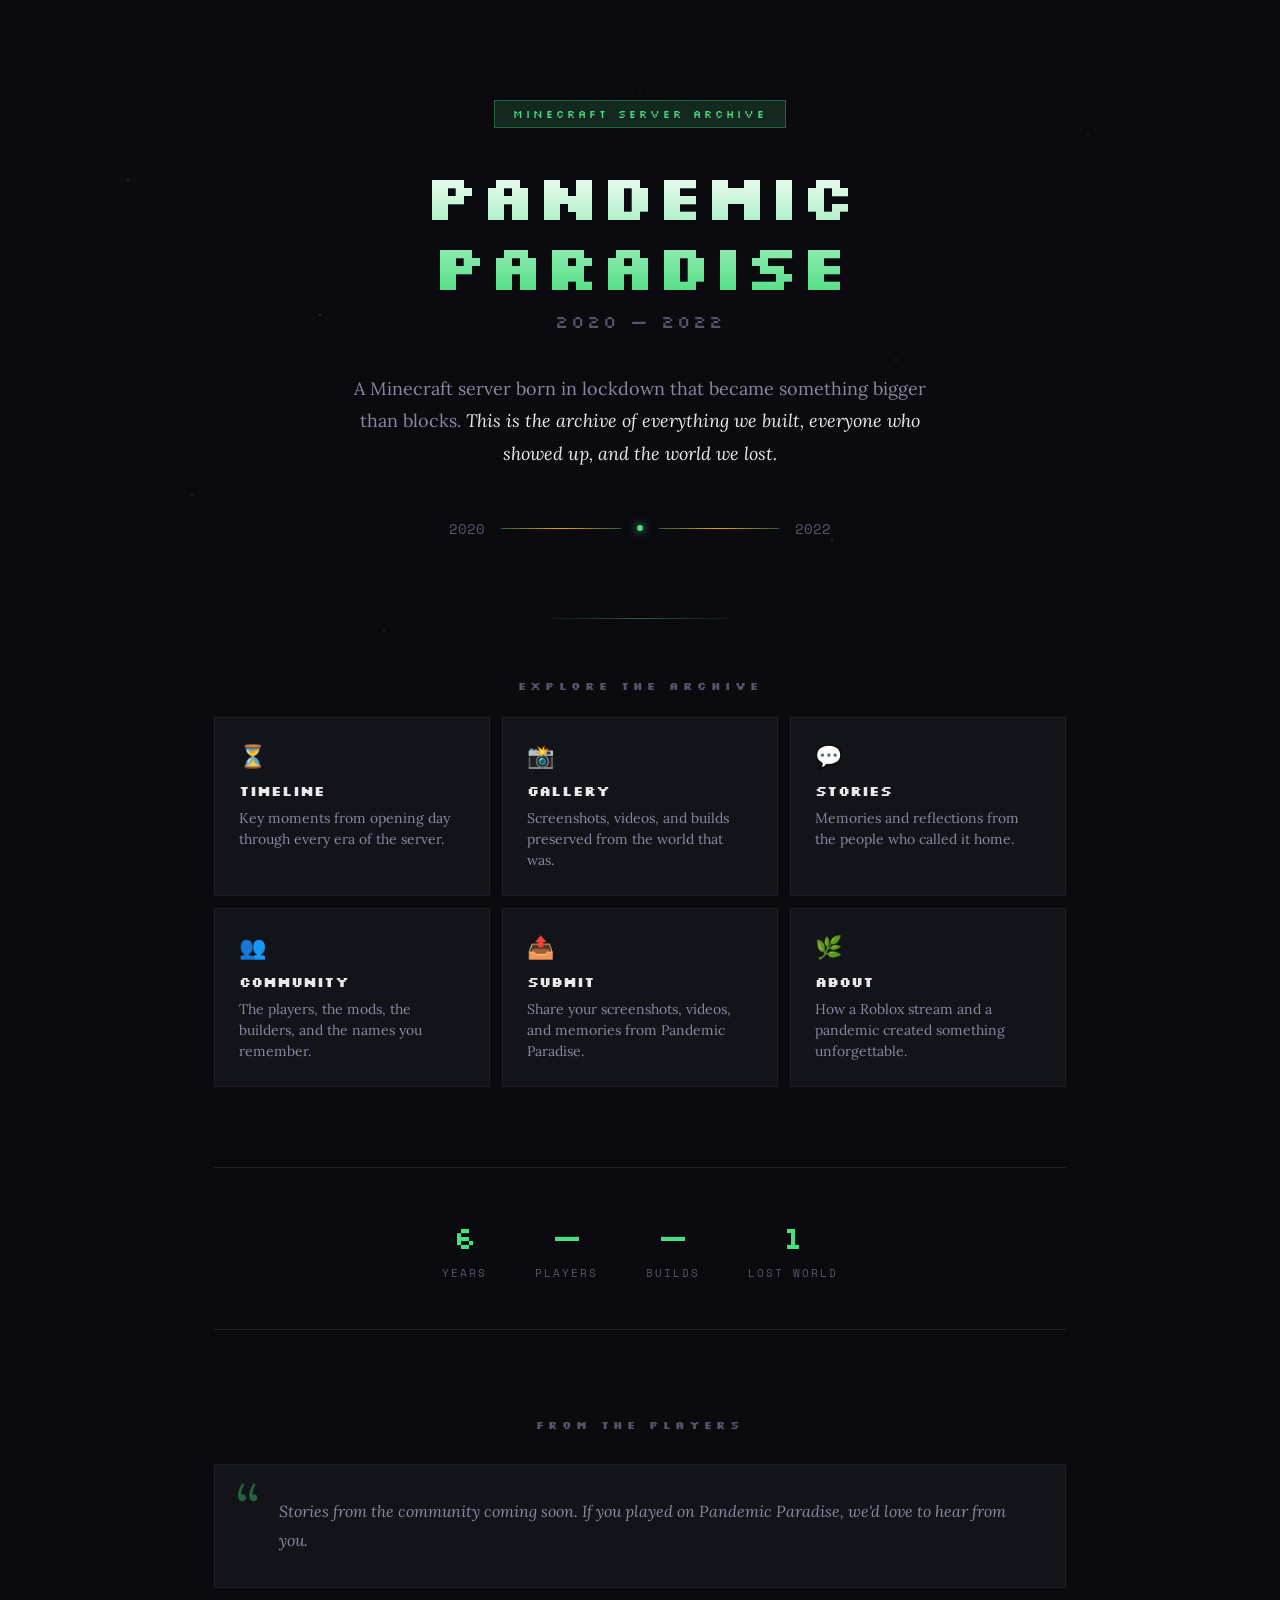
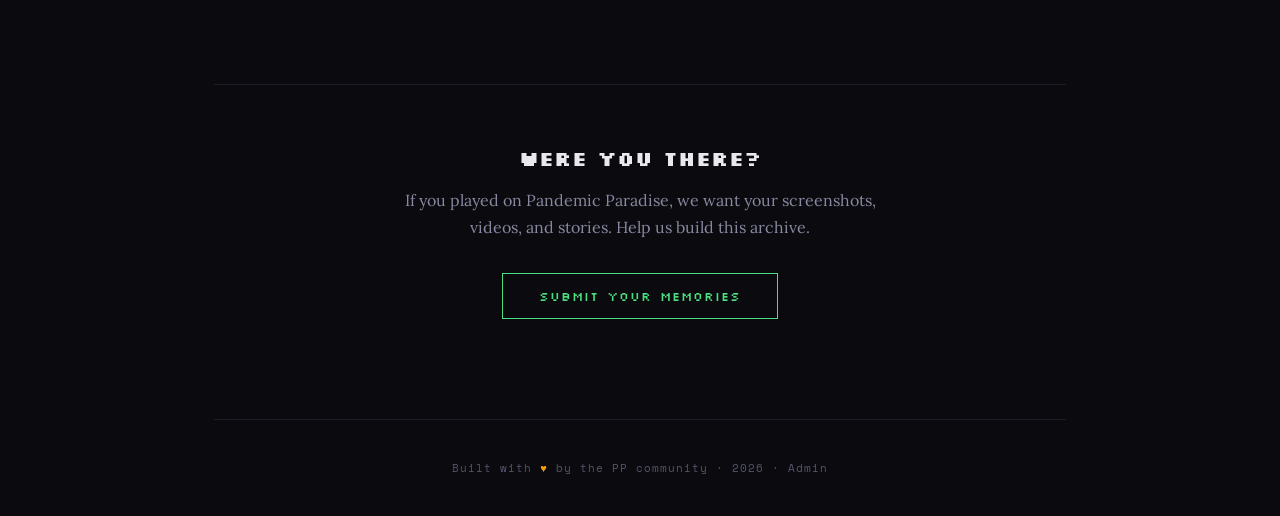
==== commit c4cd1b8e: "Add files via upload" ====
--- a/index.html
+++ b/index.html
@@ -14,7 +14,7 @@
   <section class="hero">
     <div class="server-badge">Minecraft Server Archive</div>
     <h1>Pandemic Paradise</h1>
-    <div class="subtitle">2020 — 2026</div>
+    <div class="subtitle">2020 — 2022</div>
     <p class="description">
       A Minecraft server born in lockdown that became something bigger than blocks.
       <em>This is the archive of everything we built, everyone who showed up, and the world we lost.</em>
@@ -24,7 +24,7 @@
       <div class="line"></div>
       <div class="dot"></div>
       <div class="line"></div>
-      <span class="year">2026</span>
+      <span class="year">2022</span>
     </div>
   </section>
 
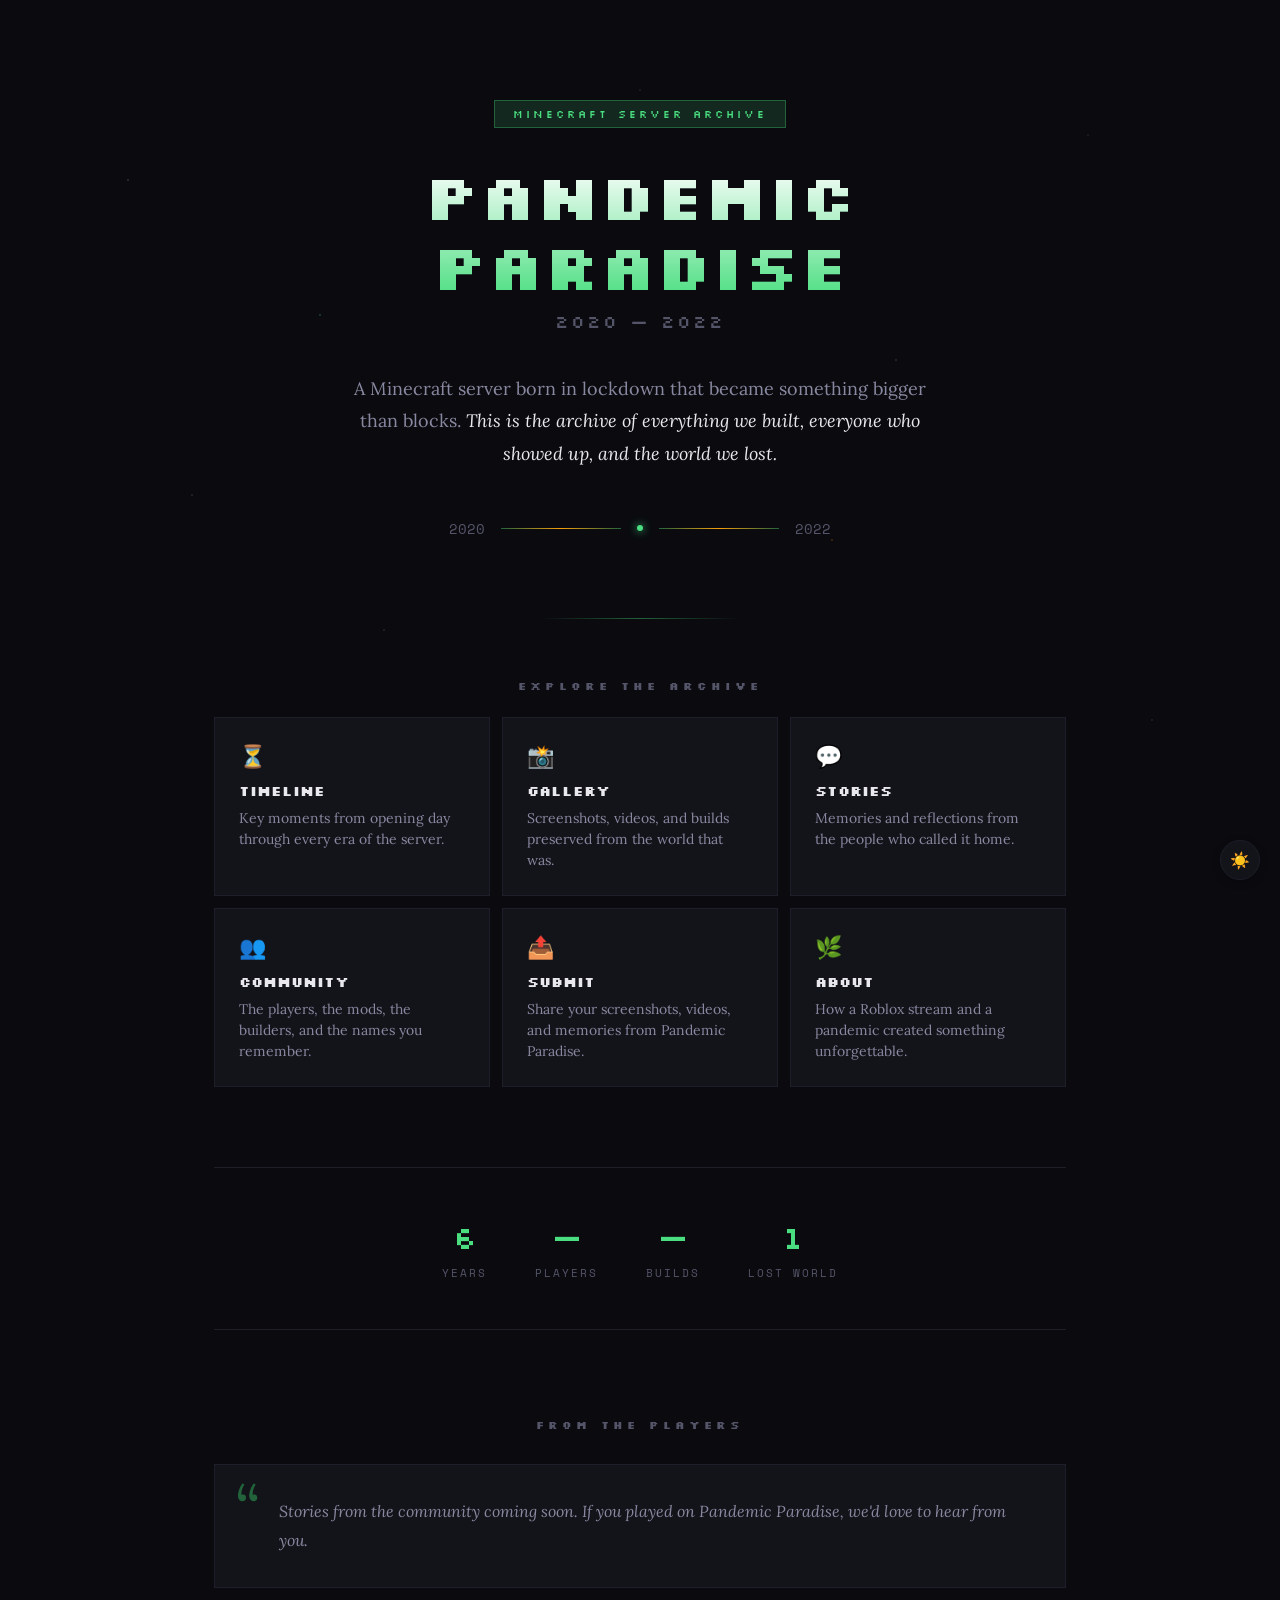
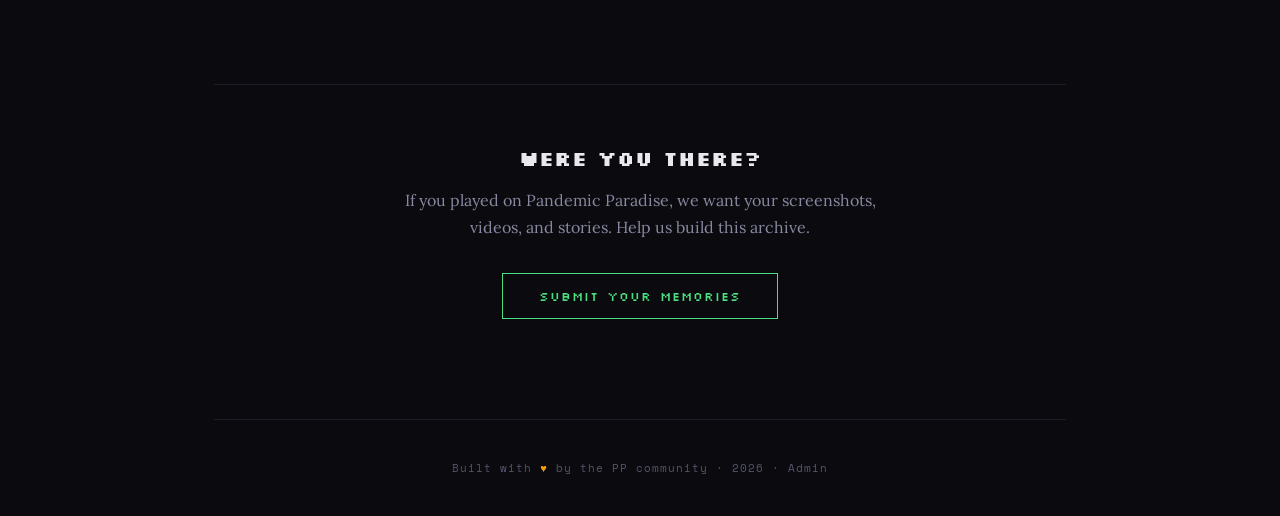
==== commit 23b5a9e6: "Add files via upload" ====
--- a/index.html
+++ b/index.html
@@ -95,7 +95,7 @@
   <section class="cta">
     <h2>Were you there?</h2>
     <p>If you played on Pandemic Paradise, we want your screenshots, videos, and stories. Help us build this archive.</p>
-    <a class="cta-button" href="#">Submit Your Memories</a>
+    <a class="cta-button" href="submit.html">Submit Your Memories</a>
   </section>
 
   <footer>
@@ -104,5 +104,6 @@
 
 </div>
 
+<script src="theme.js"></script>
 </body>
 </html>
--- a/style.css
+++ b/style.css
@@ -16,6 +16,51 @@
   --text-secondary: #8888a0;
   --text-muted: #55556a;
   --border: #1e1e2a;
+}
+
+[data-theme="light"] {
+  --bg-deep: #f5f3ef;
+  --bg-card: #ffffff;
+  --bg-card-hover: #f0ede8;
+  --green-primary: #16a34a;
+  --green-dim: #86efac;
+  --green-glow: rgba(22, 163, 74, 0.1);
+  --amber: #d97706;
+  --amber-dim: rgba(217, 119, 6, 0.1);
+  --text-primary: #1a1a1a;
+  --text-secondary: #555555;
+  --text-muted: #999999;
+  --border: #e0ddd8;
+}
+
+/* Theme toggle button */
+.theme-toggle {
+  position: fixed;
+  bottom: 20px;
+  right: 20px;
+  width: 40px;
+  height: 40px;
+  background: var(--bg-card);
+  border: 1px solid var(--border);
+  border-radius: 50%;
+  display: flex;
+  align-items: center;
+  justify-content: center;
+  cursor: pointer;
+  z-index: 100;
+  font-size: 16px;
+  transition: all 0.3s ease;
+  box-shadow: 0 2px 8px rgba(0,0,0,0.2);
+}
+
+.theme-toggle:hover {
+  border-color: var(--green-primary);
+  box-shadow: 0 2px 12px rgba(0,0,0,0.3);
+}
+
+/* Hide starfield in light mode */
+[data-theme="light"] body::before {
+  display: none;
 }
 
 * { margin: 0; padding: 0; box-sizing: border-box; }
@@ -671,3 +716,38 @@
   .site-header { justify-content: center; text-align: center; }
   .site-nav { justify-content: center; }
 }
+
+/* ==============================
+   Light Mode Overrides
+   ============================== */
+
+[data-theme="light"] .hero h1 {
+  background: linear-gradient(180deg, #1a1a1a 0%, var(--green-primary) 100%);
+  -webkit-background-clip: text;
+  background-clip: text;
+}
+
+[data-theme="light"] .nav-card:hover,
+[data-theme="light"] .gallery-item:hover,
+[data-theme="light"] .member-card:hover,
+[data-theme="light"] .story:hover {
+  box-shadow: 0 4px 16px rgba(0,0,0,0.08);
+}
+
+[data-theme="light"] .server-badge {
+  background: rgba(22, 163, 74, 0.08);
+}
+
+[data-theme="light"] .years .dot {
+  box-shadow: 0 0 8px rgba(22, 163, 74, 0.4);
+}
+
+[data-theme="light"] .gallery-item .thumb .tag,
+[data-theme="light"] .gallery-item .video-thumb .tag {
+  background: rgba(255,255,255,0.85);
+}
+
+[data-theme="light"] .story-card::before,
+[data-theme="light"] .story::before {
+  color: #86efac;
+}
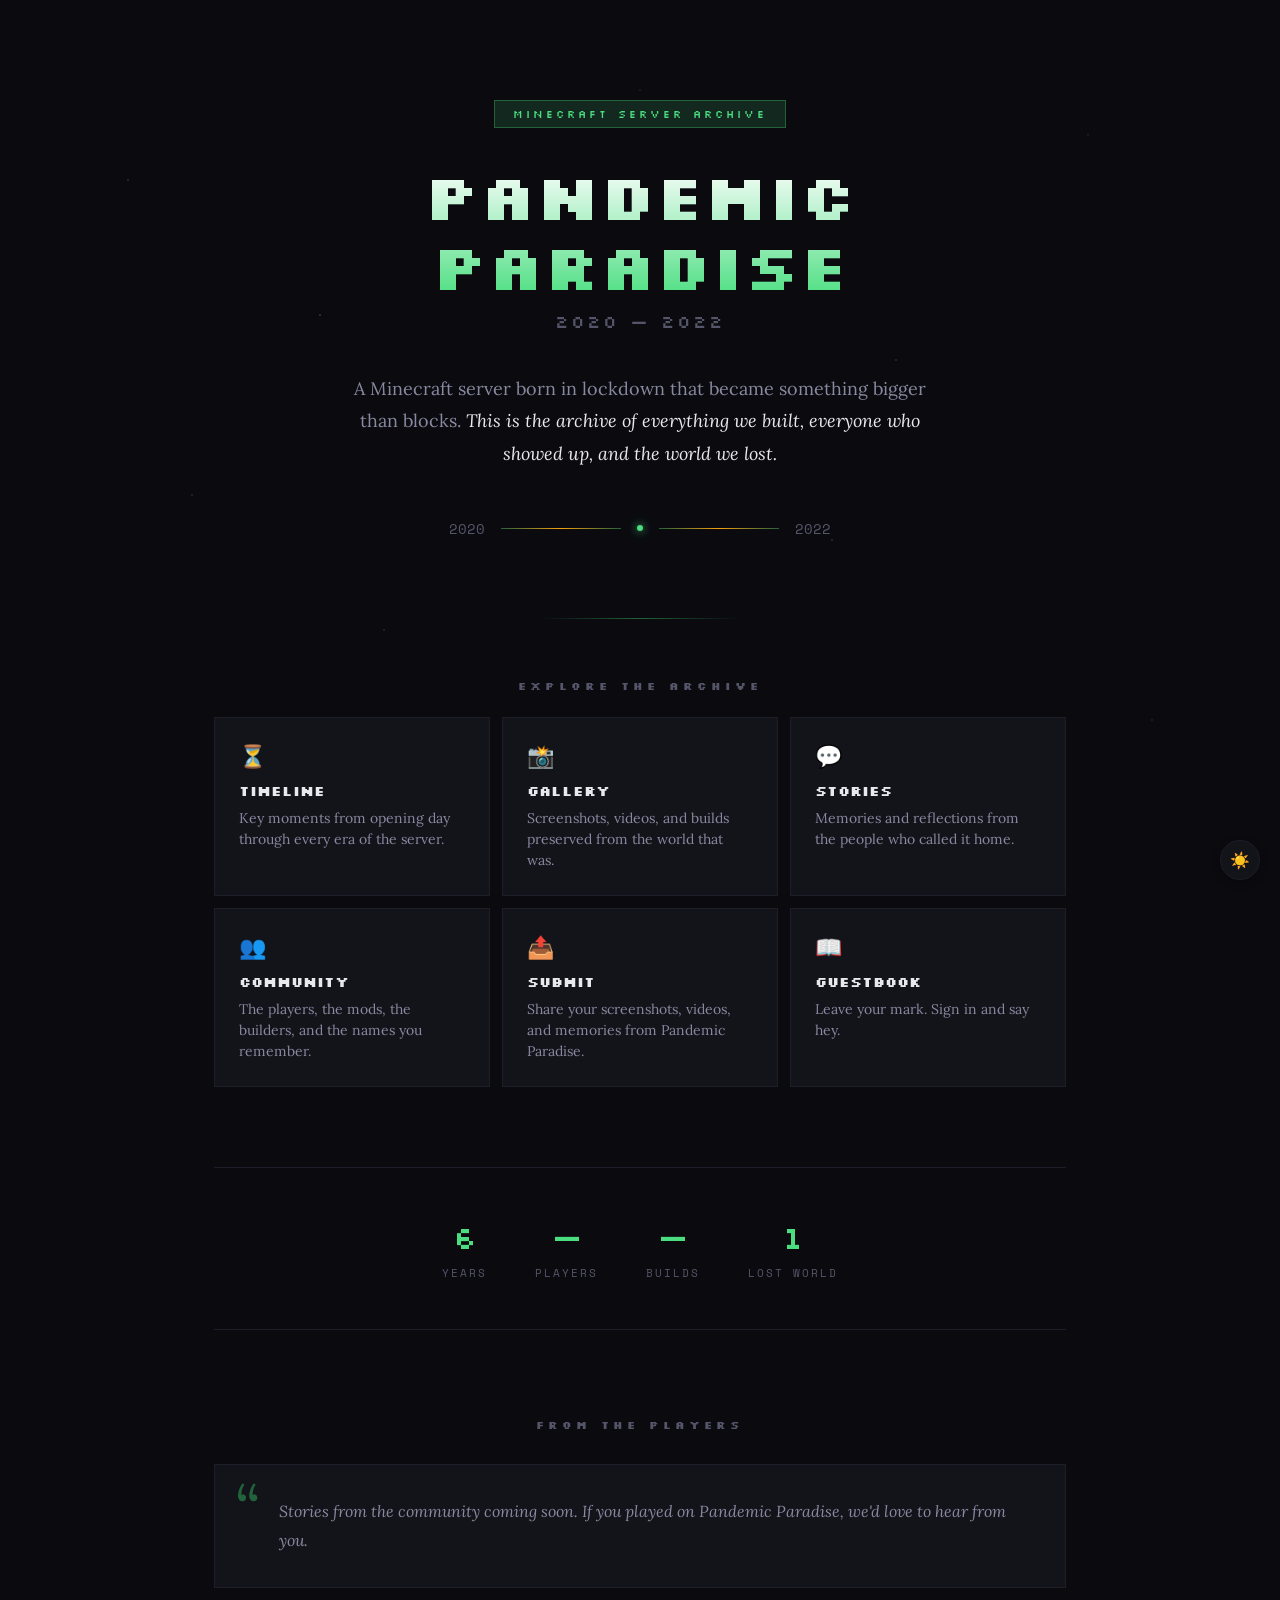
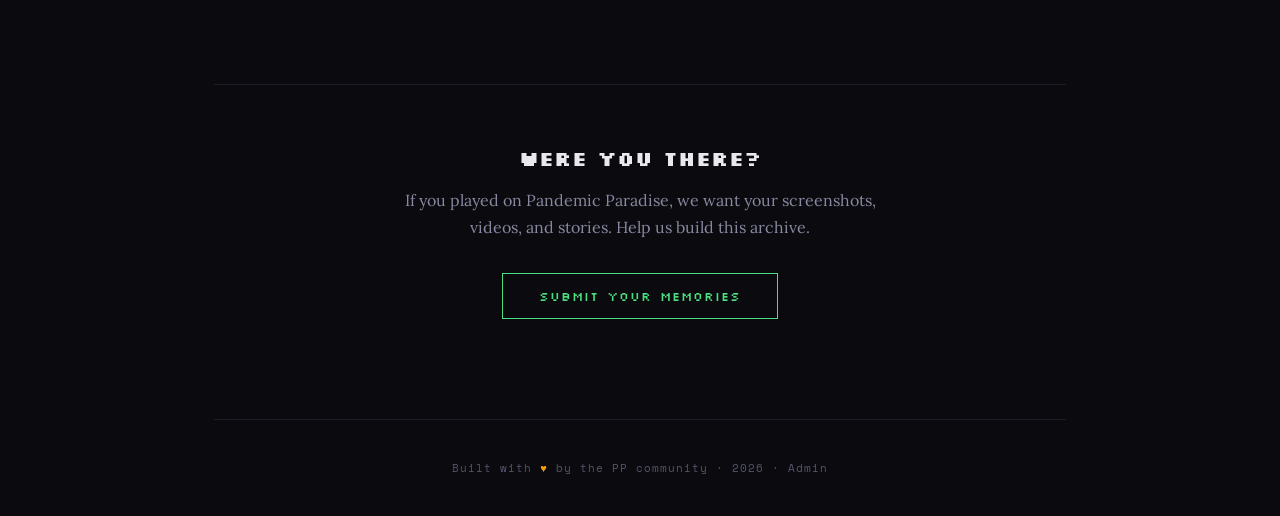
==== commit e39c5922: "Add files via upload" ====
--- a/index.html
+++ b/index.html
@@ -56,10 +56,10 @@
         <h3>Submit</h3>
         <p>Share your screenshots, videos, and memories from Pandemic Paradise.</p>
       </a>
-      <a class="nav-card" href="about.html">
-        <span class="icon">🌿</span>
-        <h3>About</h3>
-        <p>How a Roblox stream and a pandemic created something unforgettable.</p>
+      <a class="nav-card" href="guestbook.html">
+        <span class="icon">📖</span>
+        <h3>Guestbook</h3>
+        <p>Leave your mark. Sign in and say hey.</p>
       </a>
     </div>
   </nav>
